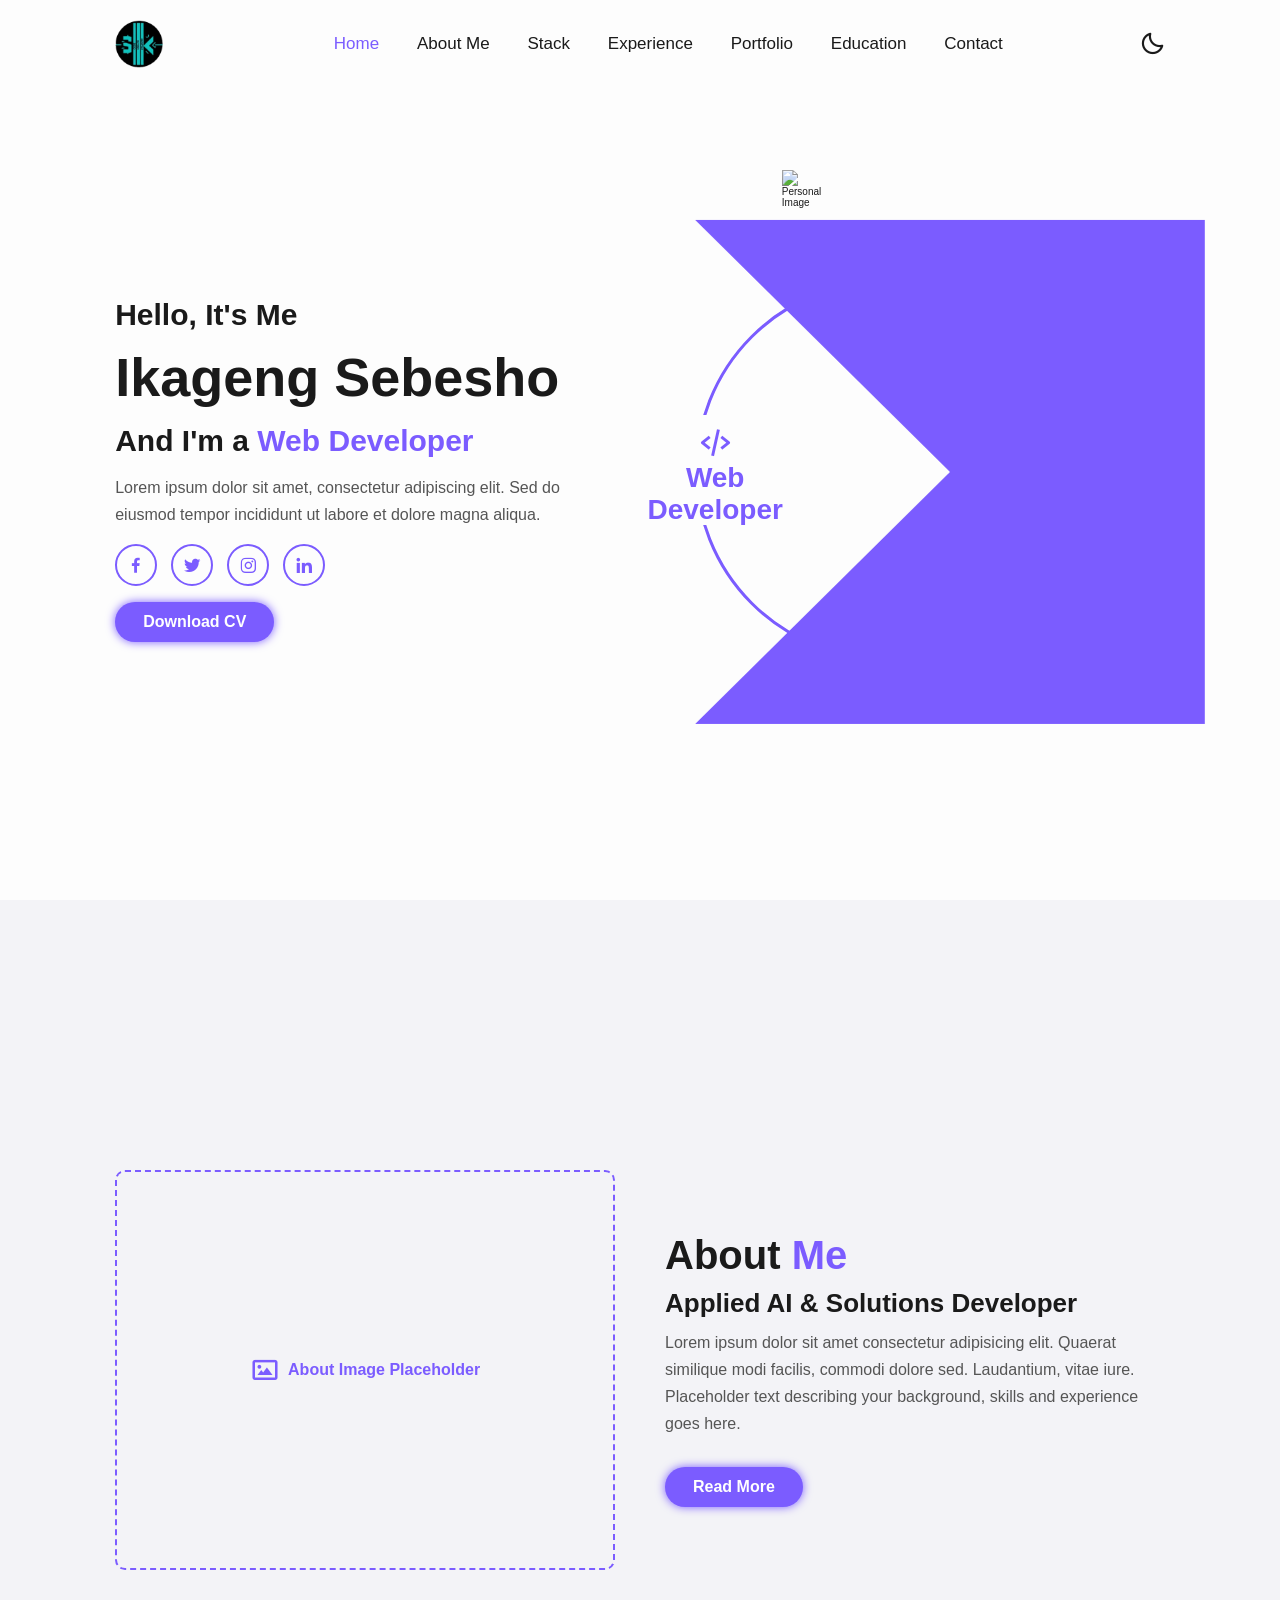
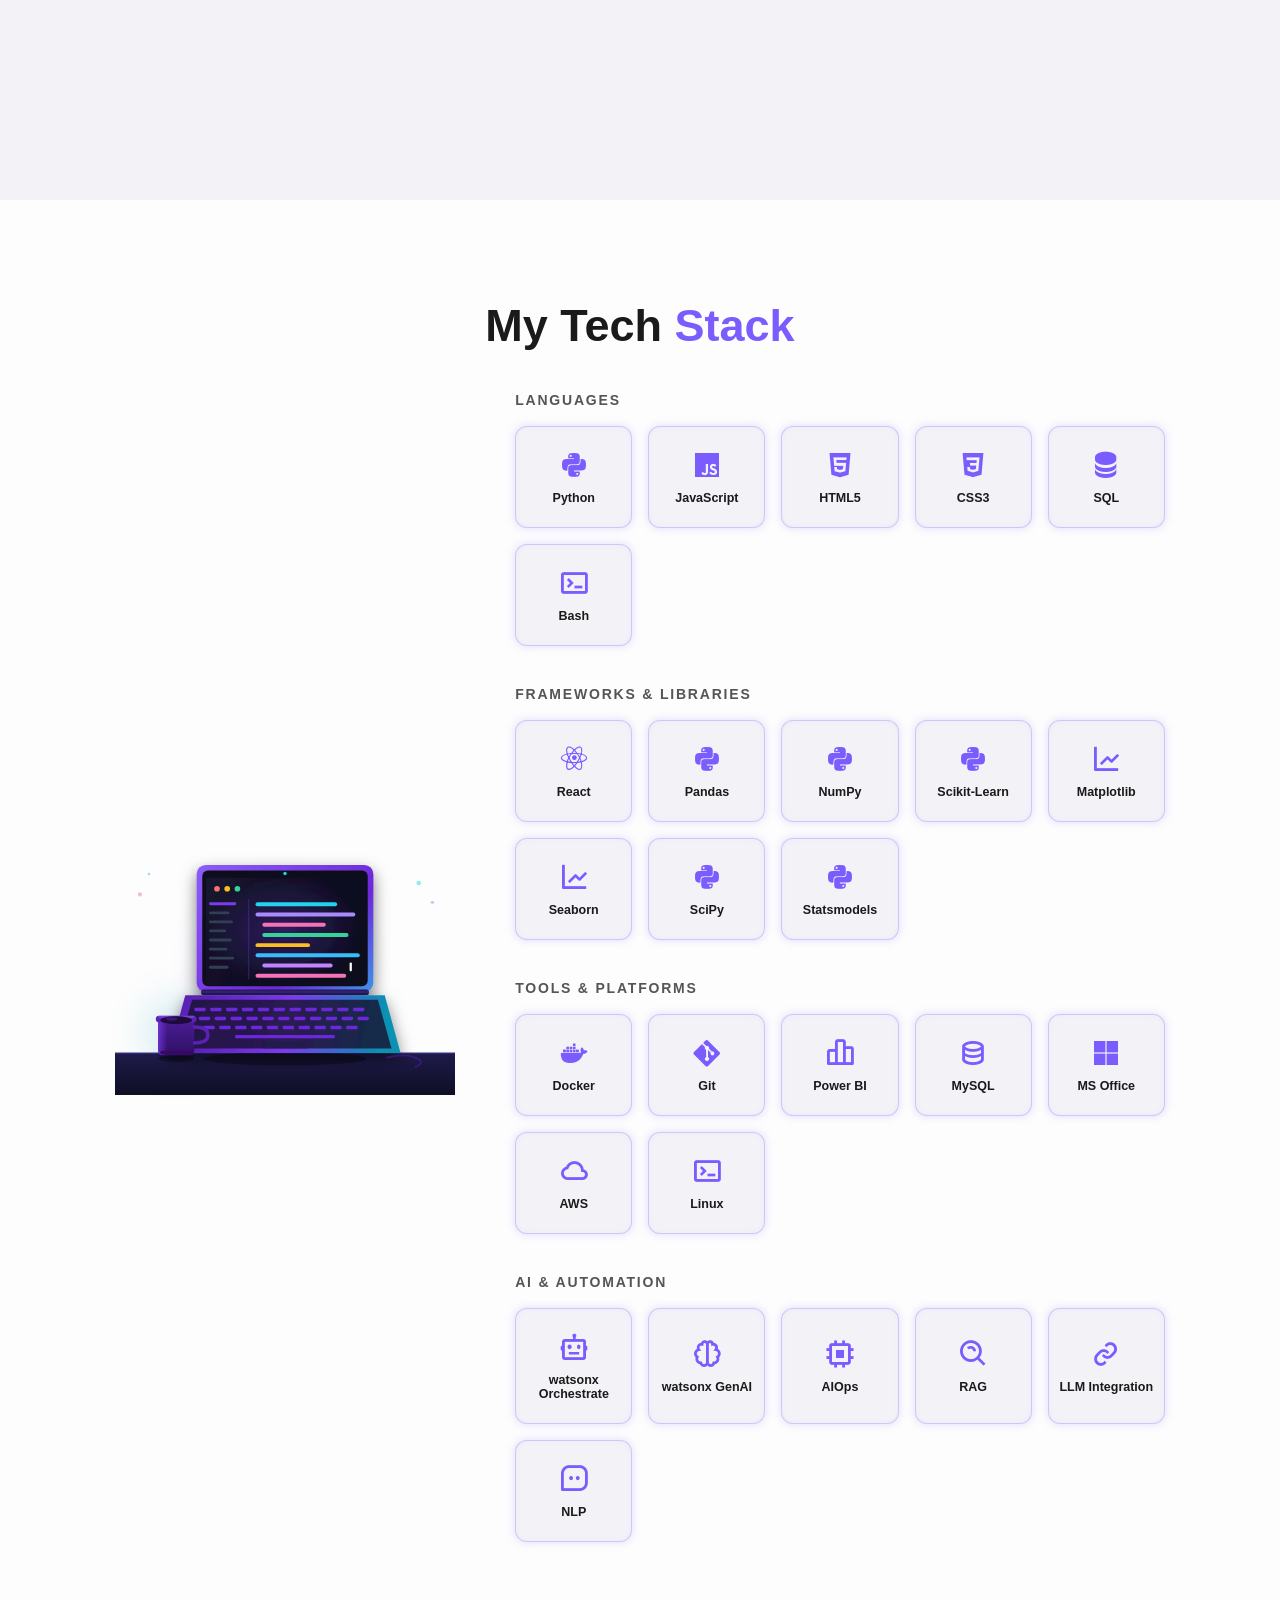
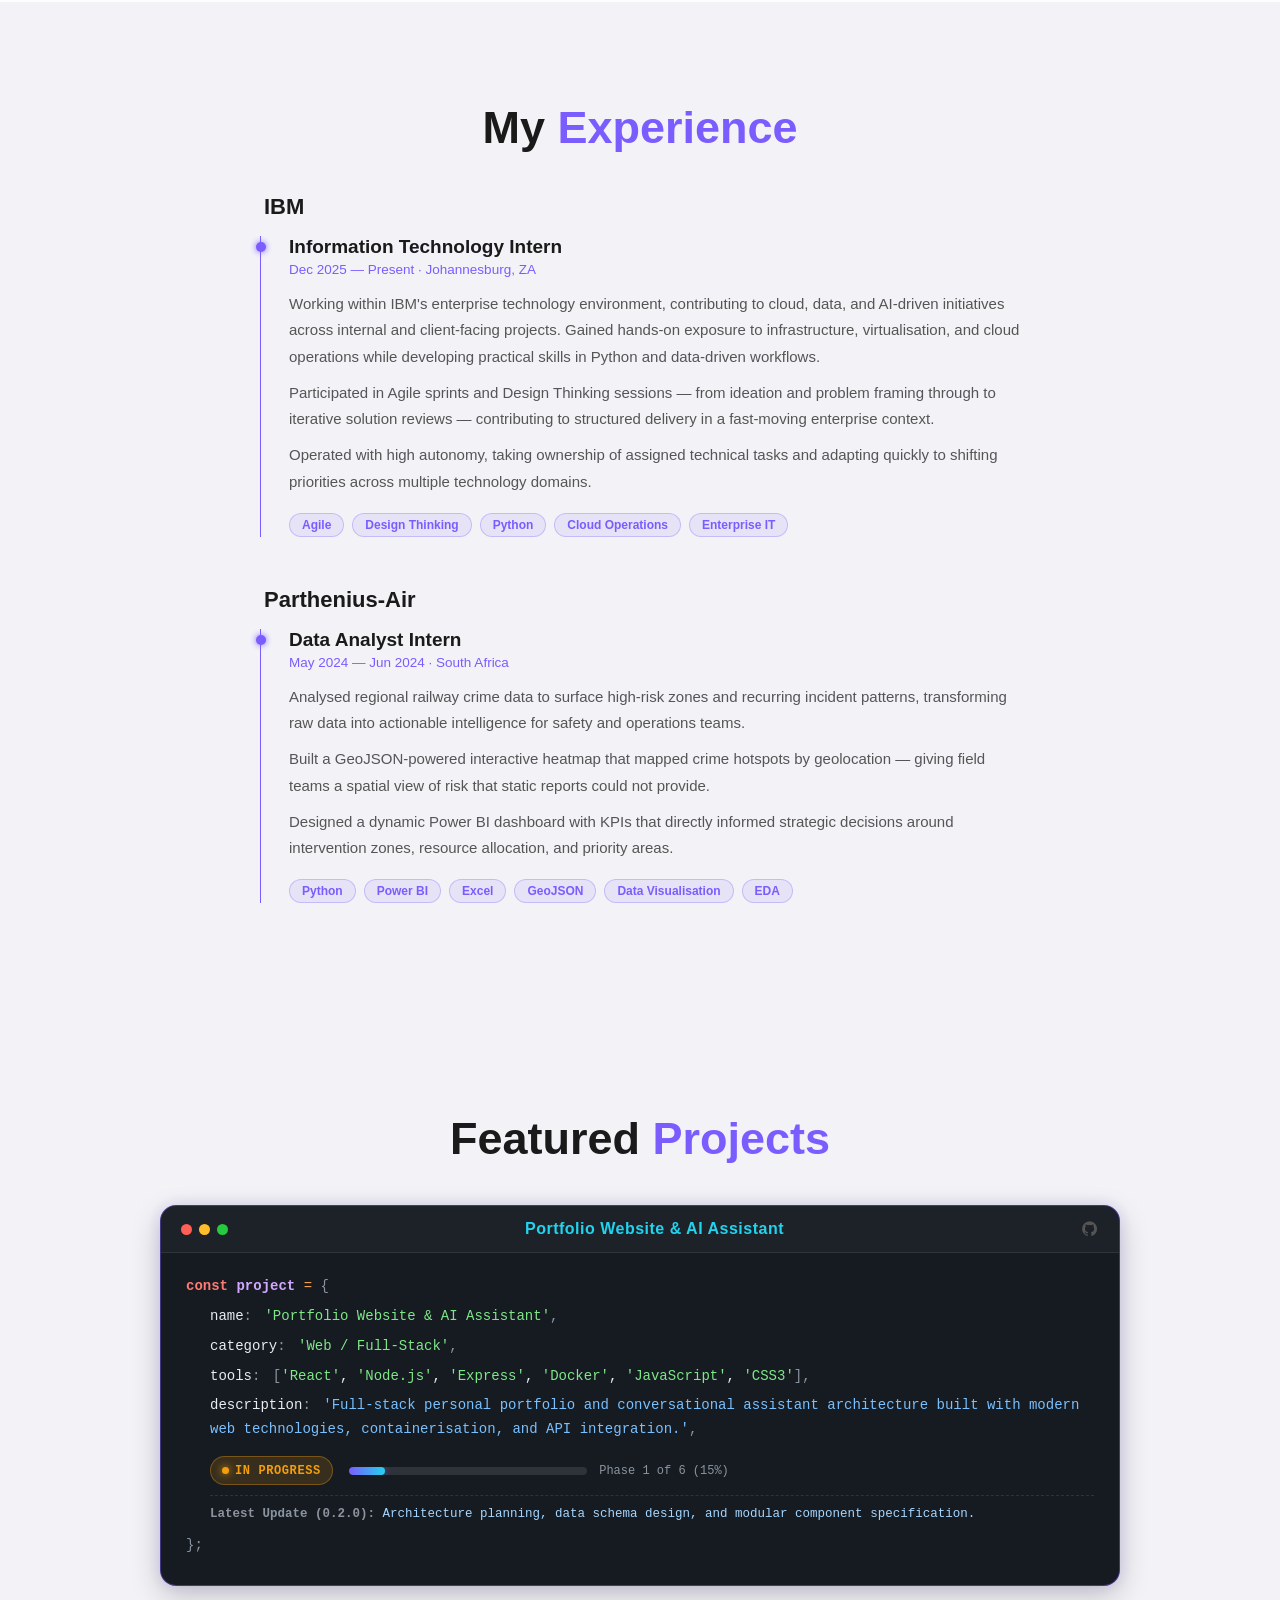
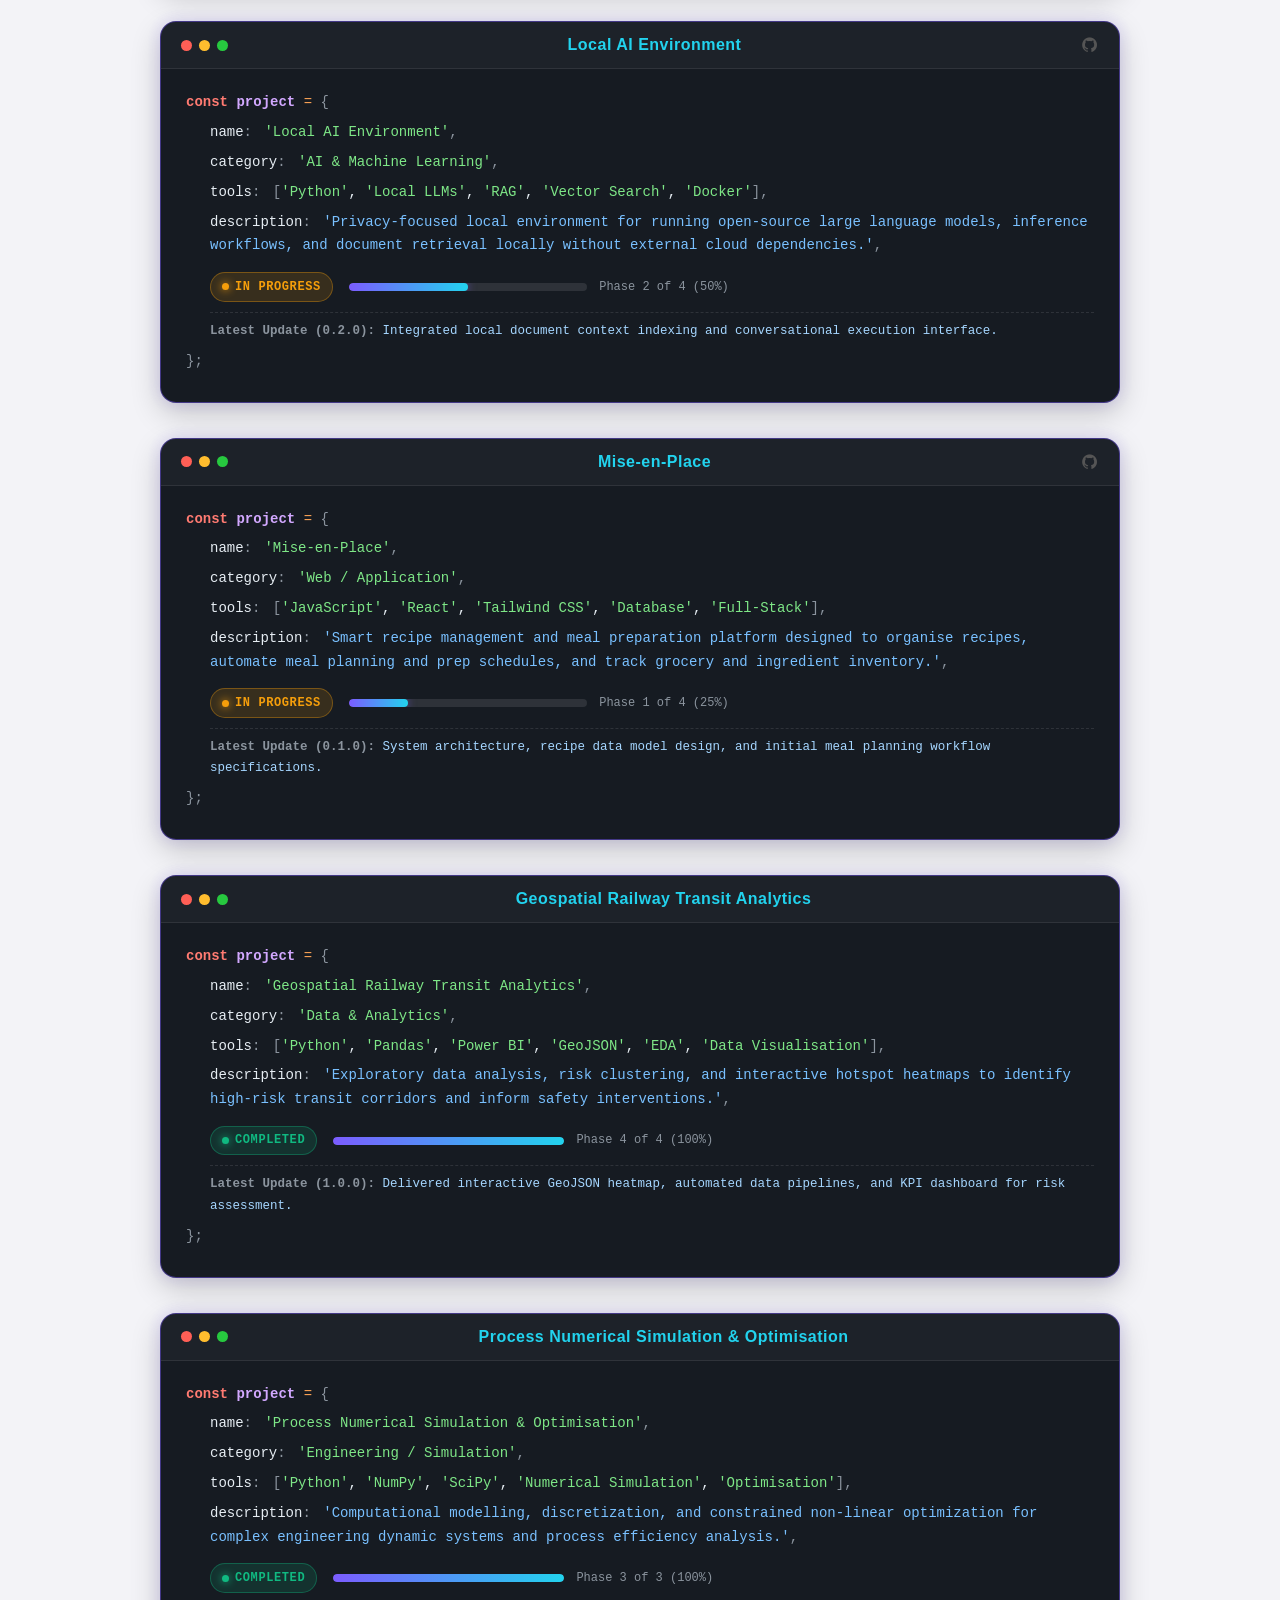
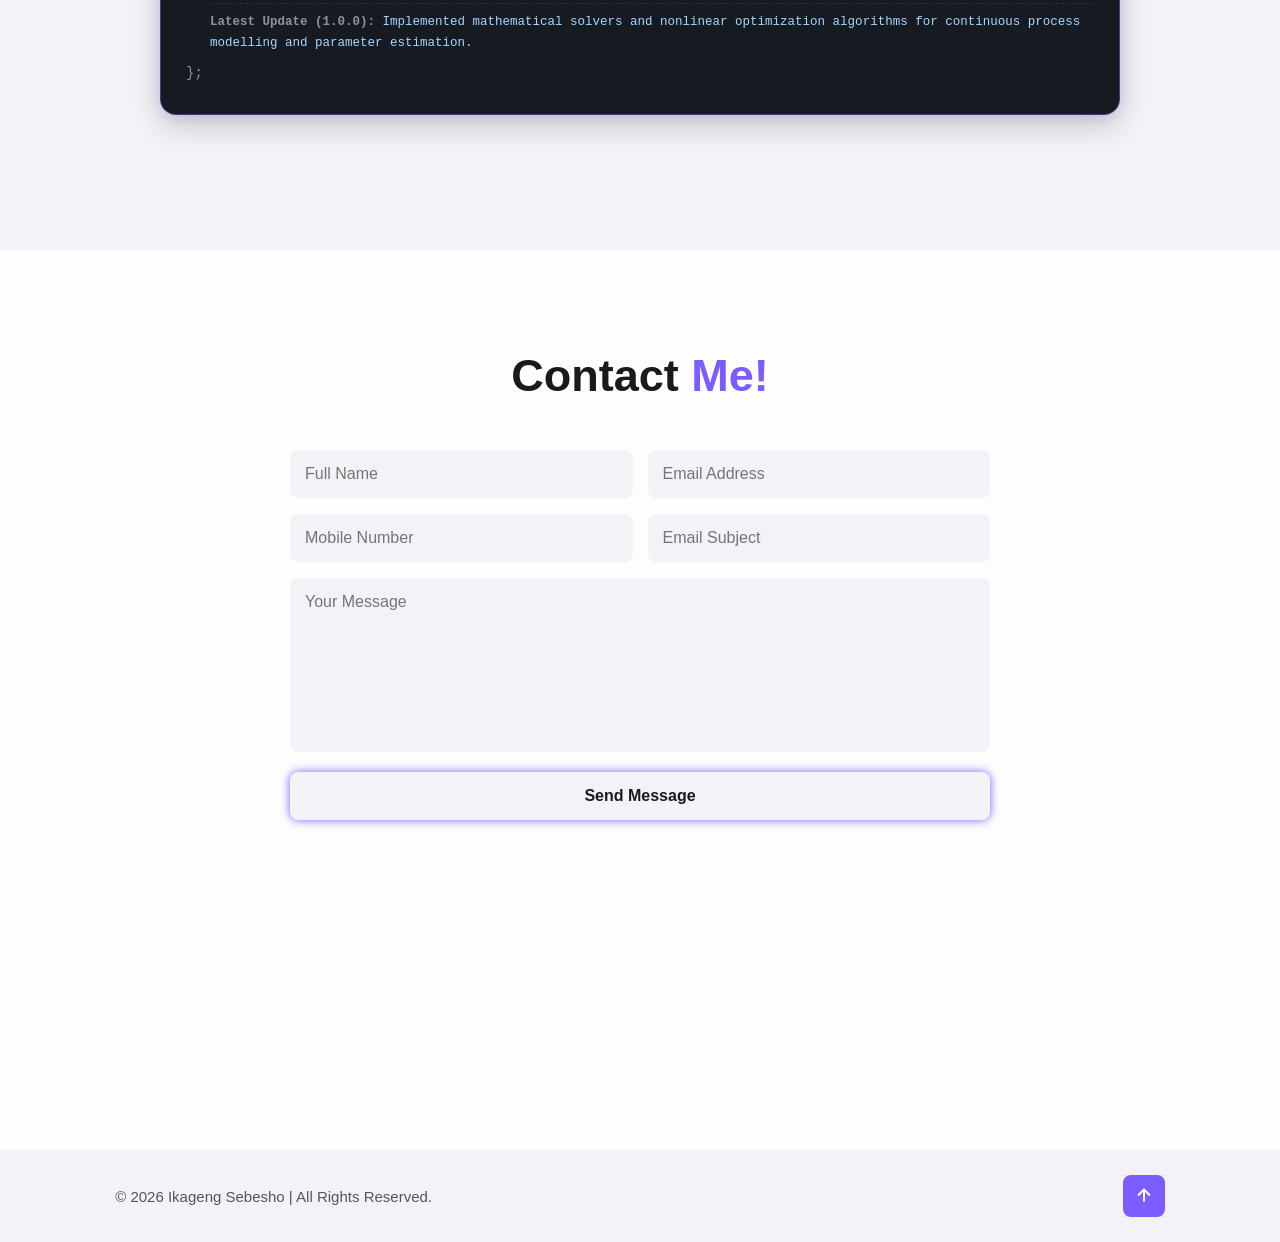
==== index.html @ b2add503 "feat: implement interactive code-editor projects section with sticky stacking and projects data laye" ====
<!DOCTYPE html>
<html lang="en">
<head>
  <meta charset="UTF-8" />
  <meta name="viewport" content="width=device-width, initial-scale=1.0" />
  <title>Portfolio</title>

  <!-- Boxicons -->
  <link href="https://unpkg.com/boxicons@2.1.4/css/boxicons.min.css" rel="stylesheet" />

  <!-- Custom stylesheet -->
  <link rel="stylesheet" href="style.css" />
</head>
<body>

  <!-- ===========================  HEADER  =========================== -->
  <header class="header">
    <a href="#" class="logo">
      <img src="logo.png" alt="Logo" class="logo-img" />
    </a>

    <i class="bx bx-menu" id="menu-icon"></i>

    <nav class="navbar">
      <a href="#home" class="active">Home</a>
      <a href="#about">About Me</a>
      <a href="#stack">Stack</a>
      <a href="#experience">Experience</a>
      <a href="#portfolio">Portfolio</a>
      <a href="#education">Education</a>
      <a href="#contact">Contact</a>
    </nav>

    <div class="bx bx-moon" id="darkMode-icon"></div>
  </header>

  <!-- ===========================  HOME  =========================== -->
  <section class="home" id="home">
    <div class="home-content">
      <h3>Hello, It's Me</h3>
      <h1>Ikageng Sebesho</h1>
      <h3>And I'm a <span class="typing-text">Web Developer</span></h3>
      <p>
        Lorem ipsum dolor sit amet, consectetur adipiscing elit. Sed do eiusmod
        tempor incididunt ut labore et dolore magna aliqua.
      </p>

      <div class="social-media">
        <a href="#"><i class="bx bxl-facebook"></i></a>
        <a href="#"><i class="bx bxl-twitter"></i></a>
        <a href="#"><i class="bx bxl-instagram"></i></a>
        <a href="#"><i class="bx bxl-linkedin"></i></a>
      </div>

      <a href="#" class="btn">Download CV</a>
    </div>

    <!-- ===== RIGHT SIDE: purple diagonal + photo + rotating arc ===== -->
    <div class="home-img">
      <!-- Purple diagonal background -->
      <div class="rhombus"></div>

      <!-- Person photo placeholder (swap for a real <img> later) -->
      <div class="person">
        <!-- <span><i class="bx bx-user"></i><br>Photo Placeholder</span> -->
         <img src="Picture1.png" alt="Personal Image" style="height: 555px; width: 480px;" />
      </div>

      <!-- Rotating profession arc -->
      <div class="profession-container">
        <div class="profession-box">
          <div class="profession" style="--i:0;">
            <i class="bx bx-code-alt"></i><h3>Web Developer</h3>
          </div>
          <div class="profession" style="--i:1;">
            <i class="bx bx-brain"></i><h3>AI Engineer</h3>
          </div>
          <div class="profession" style="--i:2;">
            <i class="bx bx-bot"></i><h3>Applied AI Developer</h3>
          </div>
          <div class="profession" style="--i:3;">
            <i class="bx bx-bulb"></i><h3>Solutions Developer</h3>
          </div>
        </div>
        <span class="arc"></span>
      </div>
    </div>
  </section>

  <!-- ===========================  ABOUT  =========================== -->
  <section class="about" id="about">
    <div class="about-img">
      <div class="img-placeholder"><i class="bx bx-image"></i> About Image Placeholder</div>
    </div>
    <div class="about-content">
      <h2 class="heading" style="margin-bottom:1rem;">About <span>Me</span></h2>
      <h3>Applied AI &amp; Solutions Developer</h3>
      <p>
        Lorem ipsum dolor sit amet consectetur adipisicing elit. Quaerat similique
        modi facilis, commodi dolore sed. Laudantium, vitae iure. Placeholder text
        describing your background, skills and experience goes here.
      </p>
      <a href="#" class="btn">Read More</a>
    </div>
  </section>

  <!-- ===========================  TECH STACK  =========================== -->
  <section id="stack" class="stack">
    <h2 class="heading">My Tech <span>Stack</span></h2>

    <div class="stack-layout">

      <!-- Left column: animation centred on the Frameworks/Tools boundary -->
      <div class="stack-left">
        <div class="dw-wrapper" aria-hidden="true">
        <svg class="dw-svg" xmlns="http://www.w3.org/2000/svg"
             viewBox="0 0 300 225" preserveAspectRatio="xMidYMid meet">
          <defs>
            <!-- laptop frame: purple→violet→cyan -->
            <linearGradient id="dw-frame" x1="70" y1="28" x2="230" y2="185" gradientUnits="userSpaceOnUse">
              <stop offset="0%"   stop-color="#8b5cf6"/>
              <stop offset="55%"  stop-color="#6d28d9"/>
              <stop offset="100%" stop-color="#22d3ee"/>
            </linearGradient>
            <!-- screen background: deep navy -->
            <linearGradient id="dw-screen" x1="80" y1="35" x2="220" y2="155" gradientUnits="userSpaceOnUse">
              <stop offset="0%"   stop-color="#17132f"/>
              <stop offset="100%" stop-color="#080a18"/>
            </linearGradient>
            <!-- base: violet→purple→cyan -->
            <linearGradient id="dw-base" x1="70" y1="170" x2="230" y2="200" gradientUnits="userSpaceOnUse">
              <stop offset="0%"   stop-color="#5b21b6"/>
              <stop offset="50%"  stop-color="#7c3aed"/>
              <stop offset="100%" stop-color="#0891b2"/>
            </linearGradient>
            <!-- cup body: dark violet -->
            <linearGradient id="dw-cup" x1="0%" y1="0%" x2="0%" y2="100%">
              <stop offset="0%"   stop-color="#4c1d95"/>
              <stop offset="100%" stop-color="#2e1065"/>
            </linearGradient>
            <!-- cup highlight -->
            <linearGradient id="dw-cup-hl" x1="0%" y1="0%" x2="100%" y2="0%">
              <stop offset="0%"   stop-color="#7c3aed" stop-opacity="0.7"/>
              <stop offset="100%" stop-color="#7c3aed" stop-opacity="0"/>
            </linearGradient>
            <!-- desk surface -->
            <linearGradient id="dw-desk" x1="0%" y1="0%" x2="0%" y2="100%">
              <stop offset="0%"   stop-color="#1e1b4b"/>
              <stop offset="100%" stop-color="#0f0e24"/>
            </linearGradient>
            <!-- screen glow (radial, centred on screen) -->
            <radialGradient id="dw-sglow" cx="50%" cy="50%" r="50%">
              <stop offset="0%"   stop-color="#7c3aed" stop-opacity="0.28"/>
              <stop offset="100%" stop-color="#7c3aed" stop-opacity="0"/>
            </radialGradient>
            <!-- soft drop shadow filter -->
            <filter id="dw-shadow" x="-20%" y="-20%" width="140%" height="160%">
              <feDropShadow dx="0" dy="6" stdDeviation="7" flood-color="#000" flood-opacity="0.5"/>
            </filter>
            <!-- glow blur for screen -->
            <filter id="dw-glow" x="-30%" y="-30%" width="160%" height="160%">
              <feGaussianBlur stdDeviation="4" result="b"/>
              <feMerge><feMergeNode in="b"/><feMergeNode in="SourceGraphic"/></feMerge>
            </filter>
            <!-- screen clip -->
            <clipPath id="dw-clip">
              <rect x="80" y="33" width="140" height="95" rx="3"/>
            </clipPath>
          </defs>

          <!-- ░░ AMBIENT BACKGROUND GLOWS ░░ -->
          <circle class="dw-bg-glow dw-bg-a" cx="145" cy="110" r="65" fill="#6d28d9"/>
          <circle class="dw-bg-glow dw-bg-b" cx="55"  cy="170" r="30" fill="#0891b2"/>

          <!-- ░░ DESK SURFACE ░░ -->
          <rect x="0" y="188" width="300" height="37" fill="url(#dw-desk)"/>
          <!-- desk top edge highlight -->
          <line x1="0" y1="188" x2="300" y2="188" stroke="#312e81" stroke-width="1"/>
          <!-- laptop shadow on desk -->
          <ellipse class="dw-shadow" cx="150" cy="193" rx="72" ry="6" fill="#000" opacity="0.35"/>
          <!-- cup shadow on desk -->
          <ellipse class="dw-shadow" cx="54"  cy="193" rx="16" ry="3"  fill="#000" opacity="0.3"/>

          <!-- ░░ LAPTOP DEVICE (floats gently) ░░ -->
          <g class="dw-device" filter="url(#dw-shadow)">

            <!-- ── Screen lid ── -->
            <rect x="72" y="22" width="156" height="112" rx="8" fill="url(#dw-frame)"/>
            <!-- inner bezel -->
            <rect x="77" y="27" width="146" height="102" rx="5" fill="#0d0f1e"/>
            <!-- screen surface -->
            <rect x="80" y="33" width="140" height="95"  rx="3" fill="url(#dw-screen)"/>
            <!-- camera dot -->
            <circle cx="150" cy="29.5" r="1.5" fill="#22d3ee"/>
            <!-- subtle screen glow overlay (pulses) -->
            <rect class="dw-screen-pulse" x="80" y="33" width="140" height="95" rx="3" fill="url(#dw-sglow)"/>

            <!-- ── Screen content (clipped) ── -->
            <g clip-path="url(#dw-clip)">
              <!-- shine sweep -->
              <rect class="dw-shine" x="-30" y="28" width="28" height="110" rx="4"
                    fill="#fff" opacity="0.06" transform="rotate(12 -30 28)"/>

              <!-- traffic lights -->
              <circle cx="90"  cy="43" r="2.5" fill="#f87171"/>
              <circle cx="99"  cy="43" r="2.5" fill="#fbbf24"/>
              <circle cx="108" cy="43" r="2.5" fill="#34d399"/>

              <!-- editor gutter line -->
              <line x1="118" y1="52" x2="118" y2="123" stroke="#8b5cf6" stroke-opacity="0.25"/>

              <!-- file sidebar -->
              <rect x="83" y="55" width="24" height="2.5" rx="1.2" fill="#7c3aed"/>
              <rect x="83" y="63" width="18" height="2.5" rx="1.2" fill="#334155"/>
              <rect x="83" y="71" width="21" height="2.5" rx="1.2" fill="#334155"/>
              <rect x="83" y="79" width="15" height="2.5" rx="1.2" fill="#334155"/>
              <rect x="83" y="87" width="20" height="2.5" rx="1.2" fill="#334155"/>
              <rect x="83" y="95" width="16" height="2.5" rx="1.2" fill="#334155"/>
              <rect x="83" y="103" width="22" height="2.5" rx="1.2" fill="#334155"/>
              <rect x="83" y="111" width="17" height="2.5" rx="1.2" fill="#334155"/>

              <!-- code lines (animate with scaleX from left) -->
              <rect class="dw-cl dw-cl-1" x="124" y="55"  width="72"  height="3.5" rx="1.7" fill="#22d3ee"/>
              <rect class="dw-cl dw-cl-2" x="124" y="64"  width="88"  height="3.5" rx="1.7" fill="#a78bfa"/>
              <rect class="dw-cl dw-cl-3" x="130" y="73"  width="56"  height="3.5" rx="1.7" fill="#f472b6"/>
              <rect class="dw-cl dw-cl-4" x="130" y="82"  width="76"  height="3.5" rx="1.7" fill="#34d399"/>
              <rect class="dw-cl dw-cl-5" x="124" y="91"  width="48"  height="3.5" rx="1.7" fill="#fbbf24"/>
              <rect class="dw-cl dw-cl-6" x="124" y="100" width="92"  height="3.5" rx="1.7" fill="#38bdf8"/>
              <rect class="dw-cl dw-cl-7" x="130" y="109" width="62"  height="3.5" rx="1.7" fill="#c084fc"/>
              <rect class="dw-cl dw-cl-8" x="124" y="118" width="80"  height="3.5" rx="1.7" fill="#f472b6"/>

              <!-- cursor -->
              <rect class="dw-cursor" x="207" y="108" width="2" height="8" rx="1" fill="#fff"/>
            </g>

            <!-- ── Hinge ── -->
            <rect x="76" y="132" width="148" height="5" rx="2" fill="#1e1b4b"/>
            <rect x="76" y="133" width="148" height="2" rx="1" fill="#4c1d95" opacity="0.6"/>

            <!-- ── Base ── -->
            <path d="M62 137 H238 L252 188 H48 Z" fill="url(#dw-base)"/>
            <!-- keyboard deck -->
            <path d="M68 141 H232 L244 184 H56 Z" fill="#17132f" opacity="0.8"/>

            <!-- keyboard keys row 1 -->
            <g class="dw-keys" fill="#6d28d9">
              <rect x="70"  y="148" width="10" height="3" rx="1"/>
              <rect x="84"  y="148" width="10" height="3" rx="1"/>
              <rect x="98"  y="148" width="10" height="3" rx="1"/>
              <rect x="112" y="148" width="10" height="3" rx="1"/>
              <rect x="126" y="148" width="10" height="3" rx="1"/>
              <rect x="140" y="148" width="10" height="3" rx="1"/>
              <rect x="154" y="148" width="10" height="3" rx="1"/>
              <rect x="168" y="148" width="10" height="3" rx="1"/>
              <rect x="182" y="148" width="10" height="3" rx="1"/>
              <rect x="196" y="148" width="10" height="3" rx="1"/>
              <rect x="210" y="148" width="10" height="3" rx="1"/>
              <!-- row 2 -->
              <rect x="74"  y="156" width="10" height="3" rx="1"/>
              <rect x="88"  y="156" width="10" height="3" rx="1"/>
              <rect x="102" y="156" width="10" height="3" rx="1"/>
              <rect x="116" y="156" width="10" height="3" rx="1"/>
              <rect x="130" y="156" width="10" height="3" rx="1"/>
              <rect x="144" y="156" width="10" height="3" rx="1"/>
              <rect x="158" y="156" width="10" height="3" rx="1"/>
              <rect x="172" y="156" width="10" height="3" rx="1"/>
              <rect x="186" y="156" width="10" height="3" rx="1"/>
              <rect x="200" y="156" width="10" height="3" rx="1"/>
              <rect x="214" y="156" width="10" height="3" rx="1"/>
              <!-- row 3 -->
              <rect x="78"  y="164" width="10" height="3" rx="1"/>
              <rect x="92"  y="164" width="10" height="3" rx="1"/>
              <rect x="106" y="164" width="10" height="3" rx="1"/>
              <rect x="120" y="164" width="10" height="3" rx="1"/>
              <rect x="134" y="164" width="10" height="3" rx="1"/>
              <rect x="148" y="164" width="10" height="3" rx="1"/>
              <rect x="162" y="164" width="10" height="3" rx="1"/>
              <rect x="176" y="164" width="10" height="3" rx="1"/>
              <rect x="190" y="164" width="10" height="3" rx="1"/>
              <rect x="204" y="164" width="10" height="3" rx="1"/>
              <!-- spacebar -->
              <rect x="106" y="172" width="88"  height="3" rx="1"/>
            </g>
            <!-- trackpad -->
            <rect x="129" y="178" width="42" height="6" rx="3" fill="#1e1b4b" opacity="0.7"/>
          </g>

          <!-- ░░ COFFEE CUP (left of laptop) ░░ -->
          <g class="dw-cup-group">
            <!-- grounding shadow -->
            <ellipse cx="54" cy="191" rx="15" ry="3" fill="#000" opacity="0.25"/>
            <!-- cup body -->
            <rect x="38" y="158" width="32" height="32" rx="4" fill="url(#dw-cup)"/>
            <!-- cup body highlight strip -->
            <rect x="38" y="158" width="8"  height="32" rx="4" fill="url(#dw-cup-hl)"/>
            <!-- cup rim -->
            <rect x="36" y="155" width="36" height="6"  rx="3" fill="#5b21b6"/>
            <!-- rim highlight -->
            <rect x="38" y="155" width="32" height="2"  rx="1" fill="#8b5cf6" opacity="0.5"/>
            <!-- cup base strip -->
            <rect x="40" y="186" width="28" height="3"  rx="1.5" fill="#3b0764"/>
            <!-- handle -->
            <path d="M70 165 Q82 165 82 172 Q82 179 70 179" fill="none" stroke="#5b21b6" stroke-width="3" stroke-linecap="round"/>
            <!-- inner coffee surface -->
            <ellipse cx="54" cy="159" rx="14" ry="3.5" fill="#1e0a3c"/>
            <!-- inner surface sheen -->
            <ellipse cx="50" cy="158" rx="5"  ry="1.5" fill="#7c3aed" opacity="0.3"/>

            <!-- ── STEAM trails (three, each independent loop) ── -->
            <!-- trail A -->
            <path class="dw-steam dw-steam-a"
                  d="M46 153 C44 147 48 141 46 135 C44 129 48 123 46 117"
                  fill="none" stroke="#a78bfa" stroke-width="2"
                  stroke-linecap="round" opacity="0"/>
            <!-- trail B -->
            <path class="dw-steam dw-steam-b"
                  d="M54 152 C52 146 56 140 54 134 C52 128 56 122 54 116"
                  fill="none" stroke="#c4b5fd" stroke-width="1.5"
                  stroke-linecap="round" opacity="0"/>
            <!-- trail C -->
            <path class="dw-steam dw-steam-c"
                  d="M62 153 C64 147 60 141 62 135 C64 129 60 123 62 117"
                  fill="none" stroke="#a78bfa" stroke-width="1.8"
                  stroke-linecap="round" opacity="0"/>
          </g>

          <!-- ░░ SMALL DESK DETAILS ░░ -->
          <!-- cable loop on desk -->
          <path d="M240 192 Q255 188 265 192 Q275 196 265 200" fill="none"
                stroke="#4c1d95" stroke-width="1.5" stroke-linecap="round" opacity="0.6"/>
          <!-- tiny dot accent top-right -->
          <circle class="dw-dot dw-dot-a" cx="268" cy="38" r="2" fill="#22d3ee" opacity="0.5"/>
          <circle class="dw-dot dw-dot-b" cx="280" cy="55" r="1.5" fill="#a78bfa" opacity="0.5"/>
          <circle class="dw-dot dw-dot-c" cx="22"  cy="48" r="1.8" fill="#f472b6" opacity="0.5"/>
          <circle class="dw-dot dw-dot-d" cx="30"  cy="30" r="1.2" fill="#38bdf8" opacity="0.5"/>

        </svg>
        </div>
      </div>

      <!-- Right column: all four card groups -->
      <div class="stack-right">

        <div class="stack-group">
          <h3 class="stack-group-label">Languages</h3>
          <div class="stack-grid">
            <div class="stack-card"><i class="bx bxl-python"></i><span>Python</span></div>
            <div class="stack-card"><i class="bx bxl-javascript"></i><span>JavaScript</span></div>
            <div class="stack-card"><i class="bx bxl-html5"></i><span>HTML5</span></div>
            <div class="stack-card"><i class="bx bxl-css3"></i><span>CSS3</span></div>
            <div class="stack-card"><i class="bx bxs-data"></i><span>SQL</span></div>
            <div class="stack-card"><i class="bx bx-terminal"></i><span>Bash</span></div>
          </div>
        </div>

        <div class="stack-group">
          <h3 class="stack-group-label">Frameworks &amp; Libraries</h3>
          <div class="stack-grid">
            <div class="stack-card"><i class="bx bxl-react"></i><span>React</span></div>
            <div class="stack-card"><i class="bx bxl-python"></i><span>Pandas</span></div>
            <div class="stack-card"><i class="bx bxl-python"></i><span>NumPy</span></div>
            <div class="stack-card"><i class="bx bxl-python"></i><span>Scikit-Learn</span></div>
            <div class="stack-card"><i class="bx bx-line-chart"></i><span>Matplotlib</span></div>
            <div class="stack-card"><i class="bx bx-line-chart"></i><span>Seaborn</span></div>
            <div class="stack-card"><i class="bx bxl-python"></i><span>SciPy</span></div>
            <div class="stack-card"><i class="bx bxl-python"></i><span>Statsmodels</span></div>
          </div>
        </div>

        <div class="stack-group">
          <h3 class="stack-group-label">Tools &amp; Platforms</h3>
          <div class="stack-grid">
            <div class="stack-card"><i class="bx bxl-docker"></i><span>Docker</span></div>
            <div class="stack-card"><i class="bx bxl-git"></i><span>Git</span></div>
            <div class="stack-card"><i class="bx bx-bar-chart-alt-2"></i><span>Power BI</span></div>
            <div class="stack-card"><i class="bx bx-data"></i><span>MySQL</span></div>
            <div class="stack-card"><i class="bx bxl-microsoft"></i><span>MS Office</span></div>
            <div class="stack-card"><i class="bx bx-cloud"></i><span>AWS</span></div>
            <div class="stack-card"><i class="bx bx-terminal"></i><span>Linux</span></div>
          </div>
        </div>

        <div class="stack-group">
          <h3 class="stack-group-label">AI &amp; Automation</h3>
          <div class="stack-grid">
            <div class="stack-card"><i class="bx bx-bot"></i><span>watsonx Orchestrate</span></div>
            <div class="stack-card"><i class="bx bx-brain"></i><span>watsonx GenAI</span></div>
            <div class="stack-card"><i class="bx bx-chip"></i><span>AIOps</span></div>
            <div class="stack-card"><i class="bx bx-search-alt"></i><span>RAG</span></div>
            <div class="stack-card"><i class="bx bx-link"></i><span>LLM Integration</span></div>
            <div class="stack-card"><i class="bx bx-message-square-dots"></i><span>NLP</span></div>
          </div>
        </div>

      </div>
    </div>
  </section>

  <!-- ===========================  EXPERIENCE  =========================== -->
  <section id="experience">
    <h2 class="heading">My <span>Experience</span></h2>

    <div class="exp-timeline">

      <!-- ── IBM ── -->
      <div class="exp-company-group">
        <h3 class="exp-company-name">IBM</h3>

        <div class="exp-entry">
          <div class="exp-dot"></div>
          <div class="exp-content">
            <h4 class="exp-role">Information Technology Intern</h4>
            <span class="exp-date">Dec 2025 — Present · Johannesburg, ZA</span>
            <p>Working within IBM's enterprise technology environment, contributing to cloud, data, and AI-driven initiatives across internal and client-facing projects. Gained hands-on exposure to infrastructure, virtualisation, and cloud operations while developing practical skills in Python and data-driven workflows.</p>
            <p>Participated in Agile sprints and Design Thinking sessions — from ideation and problem framing through to iterative solution reviews — contributing to structured delivery in a fast-moving enterprise context.</p>
            <p>Operated with high autonomy, taking ownership of assigned technical tasks and adapting quickly to shifting priorities across multiple technology domains.</p>
            <div class="exp-pills">
              <span>Agile</span>
              <span>Design Thinking</span>
              <span>Python</span>
              <span>Cloud Operations</span>
              <span>Enterprise IT</span>
            </div>
          </div>
        </div>
      </div>

      <!-- ── Parthenius-Air ── -->
      <div class="exp-company-group">
        <h3 class="exp-company-name">Parthenius-Air</h3>

        <div class="exp-entry">
          <div class="exp-dot"></div>
          <div class="exp-content">
            <h4 class="exp-role">Data Analyst Intern</h4>
            <span class="exp-date">May 2024 — Jun 2024 · South Africa</span>
            <p>Analysed regional railway crime data to surface high-risk zones and recurring incident patterns, transforming raw data into actionable intelligence for safety and operations teams.</p>
            <p>Built a GeoJSON-powered interactive heatmap that mapped crime hotspots by geolocation — giving field teams a spatial view of risk that static reports could not provide.</p>
            <p>Designed a dynamic Power BI dashboard with KPIs that directly informed strategic decisions around intervention zones, resource allocation, and priority areas.</p>
            <div class="exp-pills">
              <span>Python</span>
              <span>Power BI</span>
              <span>Excel</span>
              <span>GeoJSON</span>
              <span>Data Visualisation</span>
              <span>EDA</span>
            </div>
          </div>
        </div>
      </div>

    </div>
  </section>

  <!-- ===========================  PORTFOLIO  =========================== -->
  <section class="portfolio" id="portfolio">
    <h2 class="heading">Featured <span>Projects</span></h2>
    <div class="portfolio-stack-container" id="projects-container">
      <!-- Dynamically populated from projects.json or rendered interactive code cards -->
    </div>
  </section>

  <!-- ===========================  CONTACT  =========================== -->
  <section class="contact" id="contact">
    <h2 class="heading">Contact <span>Me!</span></h2>
    <form action="#">
      <div class="input-box">
        <input type="text" placeholder="Full Name" />
        <input type="email" placeholder="Email Address" />
      </div>
      <div class="input-box">
        <input type="tel" placeholder="Mobile Number" />
        <input type="text" placeholder="Email Subject" />
      </div>
      <textarea cols="30" rows="8" placeholder="Your Message"></textarea>
      <input type="submit" value="Send Message" class="btn" />
    </form>
  </section>

  <!-- ===========================  FOOTER  =========================== -->
  <footer class="footer">
    <p>&copy; 2026 Ikageng Sebesho | All Rights Reserved.</p>
    <div class="top">
      <a href="#home"><i class="bx bx-up-arrow-alt"></i></a>
    </div>
  </footer>

  <!-- Custom script -->
  <script src="script.js"></script>
</body>
</html>
---- style.css ----
/* =========================================================
   BASE / RESET / THEME VARIABLES
========================================================= */
* {
  margin: 0;
  padding: 0;
  box-sizing: border-box;
  font-family: "Poppins", sans-serif;
  text-decoration: none;
  list-style: none;
  border: none;
  outline: none;
  scroll-behavior: smooth;
}

:root {
  --bg-color: #fdfdfd;
  --second-bg-color: #f3f3f7;
  --text-color: #1a1a1a;
  --muted-color: #555;
  --main-color: #7b5cff;
  --shadow: 0 .4rem 1.2rem rgba(0,0,0,.12);

  /* constant gap between the two home sides */
  --home-gap: 4rem;
}

/* Dark mode overrides */
.dark-mode {
  --bg-color: #12141d;
  --second-bg-color: #1c1f2b;
  --text-color: #f5f5f5;
  --muted-color: #b8b8c0;
  --shadow: 0 .4rem 1.2rem rgba(0,0,0,.45);
}

html { font-size: 62.5%; overflow-x: hidden; }  /* 1rem = 10px */

body {
  background: var(--bg-color);
  color: var(--text-color);
  transition: background .3s, color .3s;
}

section { min-height: 100vh; padding: 10rem 9% 6rem; }

.heading { text-align: center; font-size: 4.5rem; margin-bottom: 4rem; }
.heading span { color: var(--main-color); }

.btn {
  display: inline-block;
  padding: 1.1rem 2.8rem;
  background: var(--main-color);
  border-radius: 4rem;
  font-size: 1.6rem;
  font-weight: 600;
  color: #fff;
  box-shadow: 0 0 1rem var(--main-color);
  transition: .3s ease;
}

.home-content .btn {
  justify-self: start;   /* don't stretch — hug the content */
  width: max-content;    /* size to the text + padding only */
}

.btn:hover { transform: translateY(-3px); box-shadow: 0 0 1.8rem var(--main-color); }

/* =========================================================
   HEADER / NAVBAR   (restored: solid bg + shadow, fixed)
========================================================= */
.header {
  position: fixed;
  top: 0; left: 0;
  width: 100%;
  padding: 2rem 9%;
  background: var(--bg-color);
  display: flex;
  align-items: center;
  justify-content: space-between;
  z-index: 100;
  box-shadow: none;                 /* CHANGED: no shadow at the top */
  transition: box-shadow .3s, background .3s, padding .3s;
}

/* Added: applied by JS once the user scrolls */
.header.sticky {
  box-shadow: var(--shadow);
  padding-top: 1.5rem;
  padding-bottom: 1.5rem;
}

.logo { display: inline-flex; align-items: center; }
.logo-img { height: 4.8rem; width: auto; display: block; }
.navbar a {
  font-size: 1.7rem;
  color: var(--text-color);
  margin-left: 3.5rem;
  transition: .3s;
}
.navbar a.active,
.navbar a:hover { color: var(--main-color); }

#darkMode-icon { font-size: 2.6rem; color: var(--text-color); cursor: pointer; }
#menu-icon { font-size: 3.6rem; color: var(--text-color); display: none; }

/* =========================================================
   HOME  (two sides, constant gap, right side wraps below)
========================================================= */
.home {
  display: flex;
  flex-wrap: wrap;
  align-items: center;
  justify-content: center;
  gap: var(--home-gap);
}
.home-content, .home-img {
  flex: 1 1 34rem;      /* grow | shrink | ideal basis */
  min-width: 30rem;     /* forces the wrap when space runs out */
}

.home-content {
  max-width: 50rem;
  display: grid;
  gap: 1.6rem;
}
.home-content h3 { font-size: 3rem; font-weight: 700; }
.home-content h1 { font-size: 5.4rem; font-weight: 700; line-height: 1.1; }
.home-content h3 span { color: var(--main-color); }
.home-content p { font-size: 1.6rem; color: var(--muted-color); line-height: 1.7; }

.social-media {
  display: grid;
  grid-template-columns: repeat(4, max-content);
  gap: 1.4rem;
}
.social-media a {
  display: inline-flex;
  align-items: center;
  justify-content: center;
  width: 4.2rem;
  height: 4.2rem;
  border: .2rem solid var(--main-color);
  border-radius: 50%;
  font-size: 2rem;
  color: var(--main-color);
  transition: .3s ease;
}
.social-media a:hover {
  background: var(--main-color);
  color: #fff;
  box-shadow: 0 0 1rem var(--main-color);
}

/* =========================================================
   RIGHT SIDE  (layered square)
   z1 = arc  |  z2 = square (left triangle transparent)  |  z3 = photo
========================================================= */
.home-img {
  position: relative;
  right: -4rem;  /* shift the whole square to the right, so the left triangle is off-screen */
  height: 48rem;
  max-width: 52rem;
}

/* ---- Layer 2: the square, 3 purple triangles + transparent left triangle ----
   The polygon traces the whole square but notches out the LEFT triangle
   (top-left corner -> centre -> bottom-left corner), leaving it see-through. */
.home-img .rhombus {
  position: absolute;
  inset: 0;
  height: 105%;
  background: var(--main-color);
  clip-path: polygon(0 0, 100% 0, 100% 100%, 0 100%, 50% 50%, 0 0);
  transform: translateY(-2%);
  z-index: 2;
}

/* ---- Layer 1: rotating profession arc (sits behind the square) ---- */
.profession-container {
  position: absolute;
  top: 50%;
  left: 0;
  transform: translateY(-50%);
  width: 38rem;
  height: 38rem;
  z-index: 1;
}
.profession-box {
  position: absolute;
  inset: 0;
  animation: professionRotate 13s ease-out infinite;
  z-index: 2;
}
@keyframes professionRotate {
  0%,   20%  { transform: rotate(0deg);    }
  25%,  45%  { transform: rotate(-90deg);  }
  50%,  70%  { transform: rotate(-180deg); }
  75%,  95%  { transform: rotate(-270deg); }
  100%       { transform: rotate(-360deg); }
}

.profession {
  position: absolute;
  left: -6rem;
  top: 50%;
  padding-bottom: 5rem;
  padding-top: 6rem;

  /* identical box for every profession (keeps the orbit consistent) */
  width: 16rem;
  height: 9rem;
  display: flex;
  flex-direction: column;
  align-items: center;
  justify-content: center;
  text-align: center;

  gap: .2rem;
  color: var(--main-color);
  white-space: normal;

  /* ❌ REMOVE these two lines to match the picture: */
  background: var(--bg-color);
  z-index: 2;  /* sits above the arc*/
  /* border: .2rem solid var(--main-color); */

  transform: translateY(-50%) rotate(calc(90deg * var(--i)));
  transform-origin: 25rem center;   /* 19rem radius + 6rem shift */
}

.profession i { font-size: 3.5rem; }
.profession h3 { font-size: 2.8rem; font-weight: 700; }

/* Static semicircle line (left half of the disc) */
.arc {
  position: absolute;
  top: 50%;
  left: 0;
  transform: translateY(-50%);
  width: 38rem;
  height: 38rem;
  border: .3rem solid var(--main-color);
  border-radius: 50%;
  clip-path: inset(0 50% 0 0);      /* show left half only */
  z-index: 1;   /* below the professions */
}

/* ---- Layer 3: photo placeholder, on top of everything ---- */
.home-img .person {
  position: absolute;
  /* display: flex; */
  /* align-items: center;
  justify-content: center; */
  top: -12.5%;
  left: 17%;
  width: 0px;
  height: 0px;
  min-height: 0rem;                    /* override generic placeholder */
  z-index: 3;
  border-radius: 1.2rem 1.2rem 0 0;
}
.home-img .person span { line-height: 1.5; }
.home-img .person i { font-size: 4rem; margin: 0; }

/* =========================================================
   IMAGE PLACEHOLDER (generic, used in About / Portfolio / photo)
========================================================= */
.img-placeholder {
  display: flex;
  align-items: center;
  justify-content: center;
  /* background:
    repeating-linear-gradient(45deg,
      var(--second-bg-color) 0 20px,
      rgba(123,92,255,.10) 20px 40px); */
  border: .2rem dashed var(--main-color);
  border-radius: 1rem;
  color: var(--main-color);
  font-size: 1.6rem;
  font-weight: 600;
  text-align: center;
  min-height: 25rem;
}
.img-placeholder i { font-size: 3rem; margin-right: .8rem; }

/* =========================================================
   ABOUT
========================================================= */
.about {
  display: flex;
  flex-wrap: wrap;
  align-items: center;
  justify-content: center;
  gap: 5rem;
  background: var(--second-bg-color);
}
.about-img, .about-content { flex: 1 1 34rem; min-width: 30rem; }
.about-img .img-placeholder { min-height: 40rem; }
.about-content h2 { font-size: 4rem; text-align: left; }
.about-content h3 { font-size: 2.6rem; margin: 1rem 0; }
.about-content p { font-size: 1.6rem; color: var(--muted-color); margin: 1rem 0 3rem; line-height: 1.7; }

/* =========================================================
   SERVICES
========================================================= */
.services { background: var(--bg-color); }
.services-container {
  display: grid;
  grid-template-columns: repeat(auto-fit, minmax(28rem, 1fr));
  gap: 2.5rem;
}
.service-box {
  background: var(--second-bg-color);
  border-radius: 2rem;
  padding: 3rem 2.5rem;
  box-shadow: var(--shadow);
  border-bottom: .4rem solid var(--main-color);
  transition: .3s ease;
}
.service-box:hover { transform: translateY(-.8rem); }
.service-box i { font-size: 5rem; color: var(--main-color); }
.service-box h3 { font-size: 2.4rem; margin: 1rem 0; }
.service-box p { font-size: 1.5rem; color: var(--muted-color); margin-bottom: 2rem; line-height: 1.6; }


/* =========================================================
   TECH STACK
========================================================= */

.stack { background: var(--bg-color); }

/* Two-column: animation left, all card groups right */
.stack-layout {
  display: flex;
  align-items: flex-start;
  gap: 6rem;
  max-width: 120rem;
  margin: 0 auto;
}

/* Left column — fixed width, uses flex to centre the SVG vertically */
.stack-left {
  flex: 0 0 34rem;
  display: flex;
  align-items: center;        /* centres SVG inside the column height */
  justify-content: center;
  align-self: stretch;        /* stretches to match the full right-column height */
}

.dw-wrapper {
  width: 100%;
  max-width: 34rem;
}

/* Right column — all four groups stack here */
.stack-right {
  flex: 1 1 0;
  min-width: 0;
  display: flex;
  flex-direction: column;
  gap: 4rem;
}

/* On narrow viewports stack animation above the cards */
@media (max-width: 900px) {
  .stack-layout  { flex-direction: column; align-items: stretch; }
  .stack-left    { align-self: auto; justify-content: center; }
  .dw-wrapper    { max-width: 32rem; margin-inline: auto; }
}
.dw-svg {
  display: block;
  width: 100%;
  height: auto;
  overflow: visible;
}

/* ── Ambient background glows ── */
.dw-bg-glow {
  transform-box: fill-box;
  transform-origin: center;
  filter: blur(18px);
}
.dw-bg-a { opacity: 0.13; animation: dw-glow-a 5s ease-in-out infinite; }
.dw-bg-b { opacity: 0.16; animation: dw-glow-b 6s ease-in-out 1.2s infinite; }

/* ── Device float (whole laptop) ── */
.dw-device {
  transform-box: fill-box;
  transform-origin: center bottom;
  animation: dw-float 5s ease-in-out infinite;
}

/* ── Desk shadows pulse with the float ── */
.dw-shadow {
  transform-box: fill-box;
  transform-origin: center;
  animation: dw-shadow-pulse 5s ease-in-out infinite;
}

/* ── Screen glow overlay pulses ── */
.dw-screen-pulse {
  animation: dw-screen-glow 4s ease-in-out infinite;
}

/* ── Shine sweep across screen ── */
.dw-shine {
  transform-box: fill-box;
  animation: dw-shine 7s ease-in-out infinite;
}

/* ── Keyboard keys ambient glow ── */
.dw-keys {
  animation: dw-keys-glow 3s ease-in-out infinite alternate;
}

/* ── Code lines: scaleX in from left, hold, fade back ── */
.dw-cl {
  transform-box: fill-box;
  transform-origin: left center;
  animation: dw-code-write 5s ease-in-out infinite;
}
.dw-cl-1 { animation-delay: 0s;    fill: #22d3ee; }
.dw-cl-2 { animation-delay: 0.25s; fill: #a78bfa; }
.dw-cl-3 { animation-delay: 0.5s;  fill: #f472b6; }
.dw-cl-4 { animation-delay: 0.75s; fill: #34d399; }
.dw-cl-5 { animation-delay: 1s;    fill: #fbbf24; }
.dw-cl-6 { animation-delay: 1.25s; fill: #38bdf8; }
.dw-cl-7 { animation-delay: 1.5s;  fill: #c084fc; }
.dw-cl-8 { animation-delay: 1.75s; fill: #f472b6; }

/* ── Cursor blink ── */
.dw-cursor { animation: dw-blink 0.85s steps(1) infinite; }

/* ── Cup gentle sway ── */
.dw-cup-group {
  transform-box: fill-box;
  transform-origin: center bottom;
  animation: dw-cup-sway 7s ease-in-out infinite;
}

/* ── Steam trails (rise, widen, fade — each offset) ── */
.dw-steam {
  transform-box: fill-box;
  transform-origin: bottom center;
  stroke-dasharray: 42;
  stroke-dashoffset: 42;
}
.dw-steam-a { animation: dw-steam-rise 3s ease-in-out infinite; }
.dw-steam-b { animation: dw-steam-rise 3s ease-in-out 1s infinite; }
.dw-steam-c { animation: dw-steam-rise 3s ease-in-out 2s infinite; }

/* ── Decorative dot particles ── */
.dw-dot {
  transform-box: fill-box;
  transform-origin: center;
}
.dw-dot-a { animation: dw-dot-drift 4s ease-in-out infinite; }
.dw-dot-b { animation: dw-dot-drift 5s ease-in-out 0.8s infinite; }
.dw-dot-c { animation: dw-dot-drift 4.5s ease-in-out 1.6s infinite; }
.dw-dot-d { animation: dw-dot-drift 3.8s ease-in-out 0.4s infinite; }

/* ═══════════════════════════════════
   KEYFRAMES
═══════════════════════════════════ */

@keyframes dw-glow-a {
  0%, 100% { transform: scale(1);    opacity: 0.13; }
  50%       { transform: scale(1.15); opacity: 0.22; }
}
@keyframes dw-glow-b {
  0%, 100% { transform: scale(0.9);  opacity: 0.14; }
  50%       { transform: scale(1.2);  opacity: 0.24; }
}

@keyframes dw-float {
  0%, 100% { transform: translateY(0px)   rotate(0deg); }
  50%       { transform: translateY(-7px)  rotate(0.3deg); }
}

@keyframes dw-shadow-pulse {
  0%, 100% { transform: scaleX(1);    opacity: 0.35; }
  50%       { transform: scaleX(0.84); opacity: 0.18; }
}

@keyframes dw-screen-glow {
  0%, 100% { opacity: 0.6; }
  50%       { opacity: 1;   }
}

@keyframes dw-shine {
  0%,  20% { transform: translateX(-20px); }
  70%, 100% { transform: translateX(200px); }
}

@keyframes dw-keys-glow {
  from { opacity: 0.5; }
  to   { opacity: 1;   }
}

@keyframes dw-code-write {
  0%,  10% { transform: scaleX(0); opacity: 0;    }
  28%, 72% { transform: scaleX(1); opacity: 1;    }
  88%,100% { transform: scaleX(1); opacity: 0.22; }
}

@keyframes dw-blink {
  0%,  48% { opacity: 1; }
  50%, 100% { opacity: 0; }
}

@keyframes dw-cup-sway {
  0%, 100% { transform: rotate(0deg);    }
  30%       { transform: rotate(0.6deg);  }
  70%       { transform: rotate(-0.5deg); }
}

@keyframes dw-steam-rise {
  0%        { stroke-dashoffset: 42; opacity: 0;    transform: translateY(0)    scaleX(1); }
  15%       { opacity: 0.65; }
  60%       { stroke-dashoffset: 0;  opacity: 0.55; transform: translateY(-6px) scaleX(1.25); }
  85%, 100% { stroke-dashoffset: 0;  opacity: 0;    transform: translateY(-10px) scaleX(1.5); }
}

@keyframes dw-dot-drift {
  0%, 100% { transform: translate(0, 0);     opacity: 0.4; }
  50%       { transform: translate(0, -6px);  opacity: 0.9; }
}

@media (max-width: 640px) {
  .dw-wrapper { max-width: 26rem; }
}
@media (prefers-reduced-motion: reduce) {
  .dw-svg * { animation: none !important; }
}


.stack-group-label {
  font-size: 1.4rem;
  font-weight: 600;
  text-transform: uppercase;
  letter-spacing: .18rem;
  color: var(--muted-color);
  margin-bottom: 1.8rem;
}

.stack-grid {
  display: grid;
  grid-template-columns: repeat(auto-fill, minmax(10rem, 1fr));
  gap: 1.6rem;
}

.stack-card {
  display: flex;
  flex-direction: column;
  align-items: center;
  justify-content: center;
  gap: 1rem;
  padding: 2.2rem 1rem;
  background: var(--second-bg-color);
  border: .1rem solid rgba(123,92,255,.3);
  border-radius: 1.2rem;
  /* always-on glow */
  box-shadow: 0 0 1rem rgba(123,92,255,.22),
              inset 0 0 .6rem rgba(123,92,255,.06);
  transition: border-color .25s, transform .25s, box-shadow .25s;
  cursor: default;
}
.stack-card:hover {
  border-color: var(--main-color);
  transform: translateY(-.4rem);
  box-shadow: 0 0 2rem rgba(123,92,255,.65),
              0 .6rem 2.4rem rgba(123,92,255,.3),
              inset 0 0 1rem rgba(123,92,255,.12);
}
.stack-card i {
  font-size: 3.2rem;
  color: var(--main-color);
}
.stack-card span {
  font-size: 1.25rem;
  font-weight: 600;
  color: var(--text-color);
  text-align: center;
}

/* When illustration wraps below heading, stop being sticky */
@media (max-width: 800px) {
  .stack-illustration { position: static; }
}

/* =========================================================
   EXPERIENCE  — vertical timeline
========================================================= */

#experience { background: var(--second-bg-color); }

.exp-timeline {
  max-width: 76rem;
  width: 100%;
  margin: 0 auto;
  box-sizing: border-box;
}

/* Company heading sits outside the timeline line */
.exp-company-name {
  font-size: 2.2rem;
  font-weight: 700;
  color: var(--text-color);
  margin-bottom: 1.6rem;
  padding-left: .4rem;
}

/* Each role entry — left border line + dot */
.exp-company-group {
  margin-bottom: 5rem;
}

.exp-entry {
  position: relative;
  padding-left: 2.8rem;
  border-left: .15rem solid var(--main-color);
  margin-bottom: 3.6rem;
}
.exp-entry:last-child { margin-bottom: 0; }

/* Dot on the line */
.exp-dot {
  position: absolute;
  left: -.55rem;
  top: .6rem;
  width: 1rem;
  height: 1rem;
  border-radius: 50%;
  background: var(--main-color);
  box-shadow: 0 0 .6rem var(--main-color);
}

/* Role title */
.exp-role {
  font-size: 1.9rem;
  font-weight: 700;
  color: var(--text-color);
  margin-bottom: .4rem;
}

/* Date line */
.exp-date {
  display: block;
  font-size: 1.35rem;
  color: var(--main-color);
  margin-bottom: 1.4rem;
  font-weight: 500;
}

/* Description paragraphs */
.exp-content p {
  font-size: 1.5rem;
  color: var(--muted-color);
  line-height: 1.75;
  margin-bottom: 1rem;
}
.exp-content p:last-child { margin-bottom: 0; }

/* Framework / key concept pills at the end of each experience entry */
.exp-pills {
  display: flex;
  flex-wrap: wrap;
  gap: .8rem;
  margin-top: 1.8rem;
}
.exp-pills span {
  font-size: 1.2rem;
  font-weight: 600;
  color: var(--main-color);
  background: rgba(123,92,255,.1);
  border: .1rem solid rgba(123,92,255,.3);
  border-radius: 3rem;
  padding: .4rem 1.2rem;
}

/* =========================================================
   PORTFOLIO (Sticky Stacking Code Cards)
========================================================= */
.portfolio {
  background: var(--second-bg-color);
  position: relative;
}

.portfolio-stack-container {
  max-width: 96rem;
  margin: 0 auto;
  display: flex;
  flex-direction: column;
  position: relative;
  padding-bottom: 4rem;
}

.project-card-wrapper {
  position: sticky;
  top: 10rem;
  margin-bottom: 3.5rem;
  transition: transform .3s ease;
}

/* Code Card Container */
.project-card {
  background: #0d1117;
  border: .1rem solid rgba(123, 92, 255, .35);
  border-radius: 1.6rem;
  box-shadow: 0 1rem 3rem rgba(0, 0, 0, .4), 0 0 1.5rem rgba(123, 92, 255, .15);
  overflow: hidden;
  position: relative;
  transition: border-color .3s, box-shadow .3s;
}

body:not(.dark-mode) .project-card {
  background: #161b22;
  border: .1rem solid rgba(123, 92, 255, .45);
  box-shadow: 0 1rem 3rem rgba(0, 0, 0, .2), 0 0 1.5rem rgba(123, 92, 255, .18);
}

.project-card:hover {
  border-color: var(--main-color);
  box-shadow: 0 1.5rem 3.5rem rgba(0, 0, 0, .5), 0 0 2.5rem rgba(123, 92, 255, .35);
}

/* Card Header / Mac-style top bar */
.card-header {
  display: flex;
  align-items: center;
  justify-content: space-between;
  padding: 1.4rem 2rem;
  background: rgba(255, 255, 255, .03);
  border-bottom: .1rem solid rgba(255, 255, 255, .08);
}

.card-dots {
  display: flex;
  align-items: center;
  gap: .7rem;
  flex: 0 0 auto;
}

.card-dots span {
  display: inline-block;
  width: 1.1rem;
  height: 1.1rem;
  border-radius: 50%;
}

.card-dots .dot-red    { background: #ff5f56; }
.card-dots .dot-yellow { background: #ffbd2e; }
.card-dots .dot-green  { background: #27c93f; }

.card-header-title {
  font-size: 1.6rem;
  font-weight: 600;
  color: #22d3ee;
  letter-spacing: .05rem;
  text-align: center;
  flex: 1 1 auto;
  margin: 0 1.5rem;
  white-space: nowrap;
  overflow: hidden;
  text-overflow: ellipsis;
}

.card-header-actions {
  display: flex;
  align-items: center;
  gap: 1rem;
  flex: 0 0 auto;
}

.card-header-actions a {
  color: var(--muted-color);
  font-size: 1.8rem;
  transition: color .2s, transform .2s;
  display: inline-flex;
  align-items: center;
  justify-content: center;
}

.card-header-actions a:hover {
  color: var(--main-color);
  transform: translateY(-.2rem);
}

/* Card Body / Code Block */
.card-body {
  padding: 2.2rem 2.5rem;
  font-family: "Fira Code", "Consolas", "Courier New", monospace;
  font-size: 1.4rem;
  line-height: 1.7;
  color: #e6edf3;
  overflow-x: auto;
}

.card-body * {
  font-family: inherit;
}

.code-line {
  margin-bottom: .6rem;
  word-break: break-word;
}

.code-indent {
  padding-left: 2.4rem;
}

/* Syntax Highlighting Tokens */
.syn-keyword  { color: #ff7b72; font-weight: 600; }  /* const, return */
.syn-var      { color: #d2a8ff; font-weight: 600; }  /* project */
.syn-prop     { color: #e6edf3; }                    /* name, tools, etc. */
.syn-colon    { color: #8b949e; margin-right: .4rem; }
.syn-string   { color: #7ee787; }                    /* 'strings' */
.syn-accent   { color: #ffa657; font-weight: 500; }  /* values */
.syn-desc     { color: #79c0ff; line-height: 1.6; display: inline; }
.syn-bracket  { color: #8b949e; }
.syn-comma    { color: #8b949e; }

/* Status Badge & Progress UI */
.card-meta-bar {
  margin: 1.4rem 0 .8rem 2.4rem;
  display: flex;
  flex-wrap: wrap;
  align-items: center;
  gap: 1.6rem;
}

.status-badge {
  display: inline-flex;
  align-items: center;
  gap: .6rem;
  padding: .35rem 1.1rem;
  border-radius: 2rem;
  font-size: 1.2rem;
  font-weight: 600;
  text-transform: uppercase;
  letter-spacing: .06rem;
}

.status-badge.in-progress {
  background: rgba(245, 158, 11, .15);
  color: #f59e0b;
  border: .1rem solid rgba(245, 158, 11, .35);
}

.status-badge.completed {
  background: rgba(16, 185, 129, .15);
  color: #10b981;
  border: .1rem solid rgba(16, 185, 129, .35);
}

.status-badge.planned {
  background: rgba(148, 163, 184, .15);
  color: #94a3b8;
  border: .1rem solid rgba(148, 163, 184, .35);
}

.status-dot {
  width: .7rem;
  height: .7rem;
  border-radius: 50%;
  display: inline-block;
}

.status-badge.in-progress .status-dot {
  background: #f59e0b;
  box-shadow: 0 0 .8rem #f59e0b;
}

.status-badge.completed .status-dot {
  background: #10b981;
  box-shadow: 0 0 .8rem #10b981;
}

.status-badge.planned .status-dot {
  background: #94a3b8;
}

/* Progress Bar */
.progress-container {
  display: inline-flex;
  align-items: center;
  gap: 1.2rem;
  flex: 1 1 24rem;
  max-width: 38rem;
}

.progress-track {
  flex: 1 1 auto;
  height: .8rem;
  background: rgba(255, 255, 255, .1);
  border-radius: 1rem;
  overflow: hidden;
  position: relative;
}

.progress-fill {
  height: 100%;
  background: linear-gradient(90deg, #7b5cff, #22d3ee);
  border-radius: 1rem;
  box-shadow: 0 0 .8rem rgba(123, 92, 255, .6);
  transition: width 1s ease-in-out;
}

.progress-label {
  font-size: 1.2rem;
  color: #8b949e;
  white-space: nowrap;
}

/* Changelog toggle pill / info */
.changelog-summary {
  margin-top: 1rem;
  margin-left: 2.4rem;
  font-size: 1.25rem;
  color: #8b949e;
  border-top: .1rem dashed rgba(255, 255, 255, .1);
  padding-top: .8rem;
}

.changelog-summary span {
  color: #a5d6ff;
}

@media (max-width: 768px) {
  .project-card-wrapper {
    top: 8rem;
    margin-bottom: 2.5rem;
  }
  .card-body {
    padding: 1.8rem 1.6rem;
    font-size: 1.25rem;
  }
  .code-indent {
    padding-left: 1.4rem;
  }
  .card-meta-bar {
    margin-left: 1.4rem;
    flex-direction: column;
    align-items: flex-start;
  }
  .card-header-title {
    font-size: 1.4rem;
  }
}

/* =========================================================
   CONTACT
========================================================= */
.contact { background: var(--bg-color); }
.contact form { max-width: 70rem; margin: 0 auto; }
.contact .input-box {
  display: grid;
  grid-template-columns: repeat(2, 1fr);
  gap: 1.5rem;
}
.contact input, .contact textarea {
  width: 100%;
  padding: 1.5rem;
  font-size: 1.6rem;
  color: var(--text-color);
  background: var(--second-bg-color);
  border-radius: .8rem;
  margin: .8rem 0;
}
.contact textarea { resize: none; }
.contact form .btn { cursor: pointer; margin-top: 1rem; }

/* =========================================================
   FOOTER
========================================================= */
.footer {
  display: flex;
  flex-wrap: wrap;
  gap: 2rem;
  align-items: center;
  justify-content: space-between;
  padding: 2.5rem 9%;
  background: var(--second-bg-color);
}
.footer p { font-size: 1.5rem; color: var(--muted-color); }
.footer .top a {
  display: inline-flex;
  width: 4.2rem; height: 4.2rem;
  align-items: center; justify-content: center;
  background: var(--main-color);
  border-radius: .8rem;
}
.footer .top a i { font-size: 2.4rem; color: #fff; }

/* =========================================================
   RESPONSIVE
========================================================= */
@media (max-width: 1200px) {
  /* disc shrinks 38rem -> 34rem, so radius = 17rem */
  .profession-container, .arc { width: 34rem; height: 34rem; }
  .profession {
    width: 14rem;
    height: 8.5rem;
    transform-origin: 21rem center;   /* 17rem radius + 4rem shift */
  }
  .profession i  { font-size: 3.4rem; }
  .profession h3 { font-size: 2.4rem; }
}

@media (max-width: 992px) {
  section { padding: 10rem 5% 6rem; }
  .home-content h1 { font-size: 4.6rem; }
}

@media (max-width: 768px) {
  #menu-icon { display: block; }
  .navbar {
    position: absolute;
    top: 100%; left: 0;
    width: 100%;
    padding: 1rem 5%;
    background: var(--bg-color);
    box-shadow: var(--shadow);
    display: none;
  }
  .navbar.active { display: block; }
  .navbar a { display: block; margin: 1.5rem 0; font-size: 2rem; }

  /* Both sides already wrap via flex-wrap; here we just center + full-width */
  .home { padding-top: 12rem; text-align: center; }
  .home-content { max-width: 100%; justify-items: center; }
  .social-media { justify-content: center; }
  .home-img { flex-basis: 100%; max-width: 46rem; margin: 0 auto; }
}

@media (max-width: 500px) {
  .heading { font-size: 3.4rem; }
  .home-content h1 { font-size: 4rem; }
  .home-img { height: 40rem; }

  /* disc shrinks 34rem -> 30rem, so radius = 15rem */
  .profession-container, .arc { width: 30rem; height: 30rem; }
  .profession {
    width: 12rem;
    height: 8rem;
    transform-origin: 19rem center;   /* 15rem radius + 4rem shift */
  }
  .profession i  { font-size: 3rem; }
  .profession h3 { font-size: 2.1rem; }

  .contact .input-box { grid-template-columns: 1fr; }
}
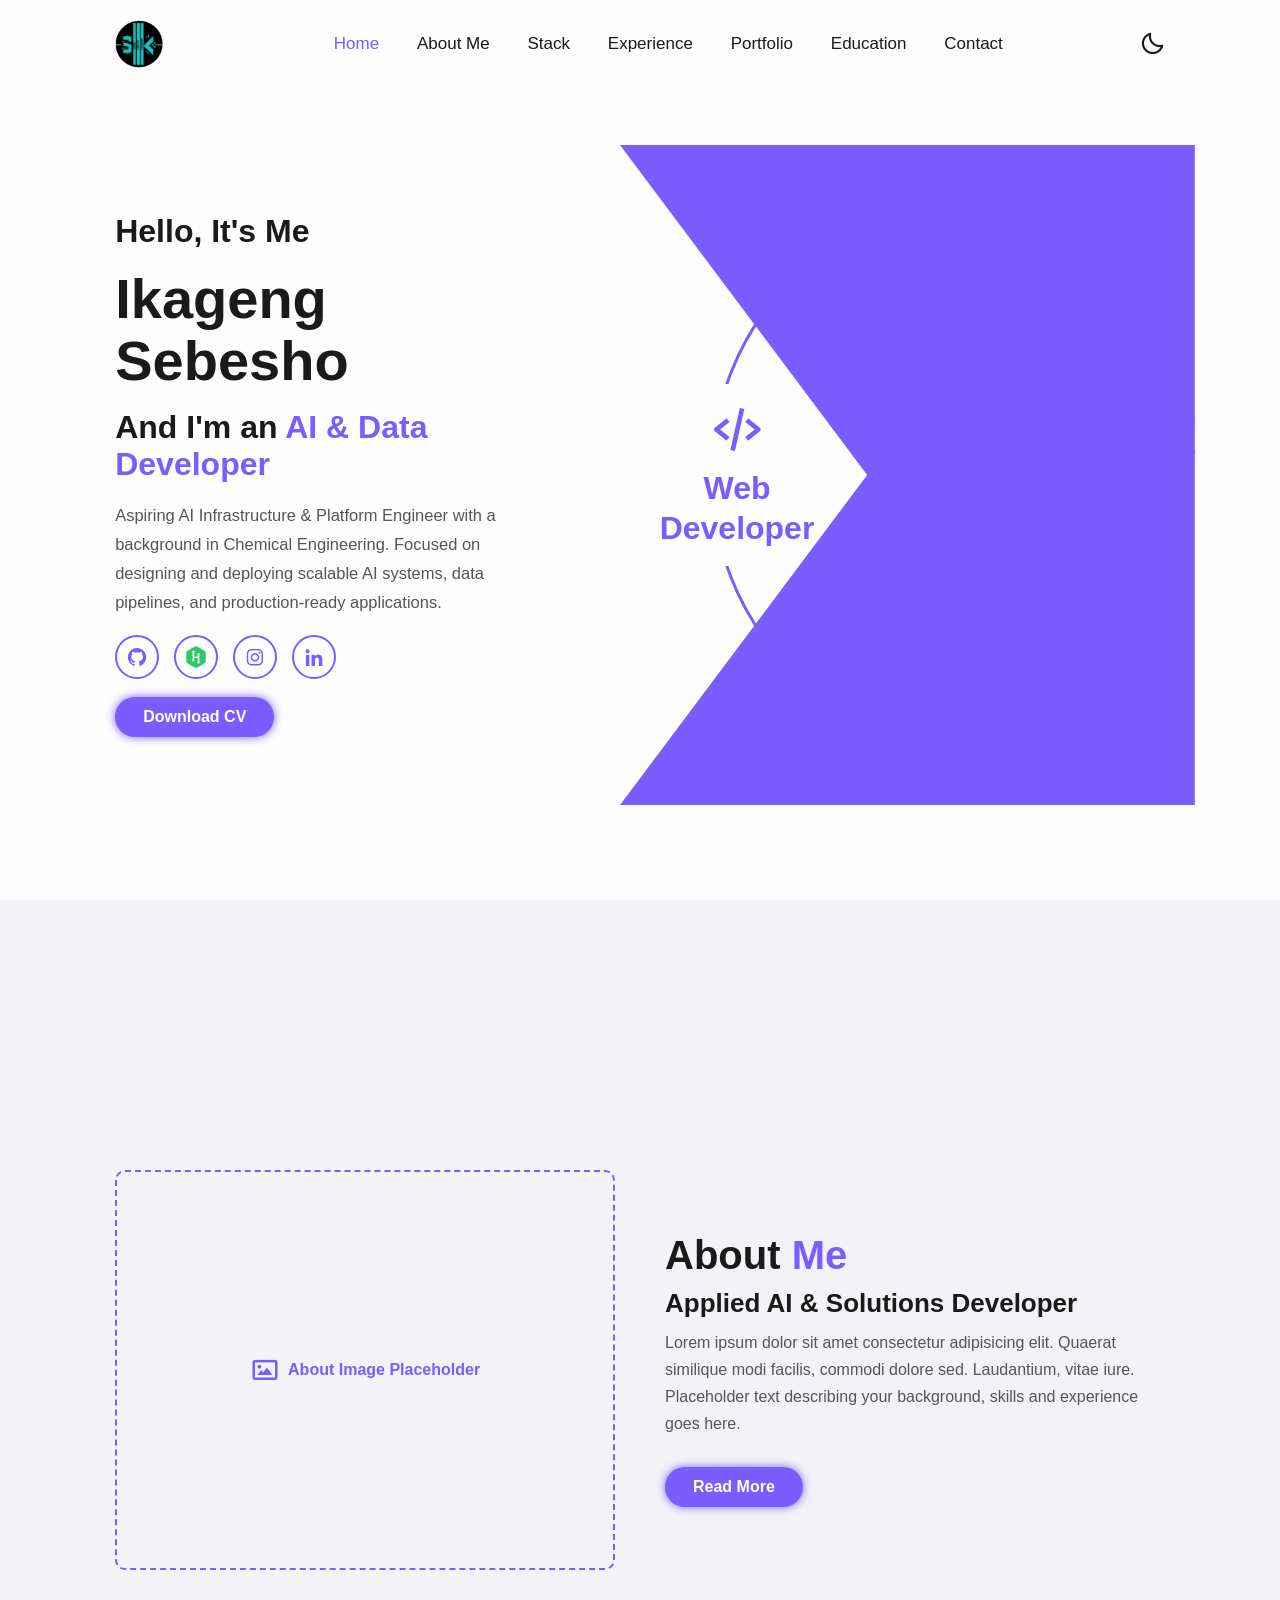
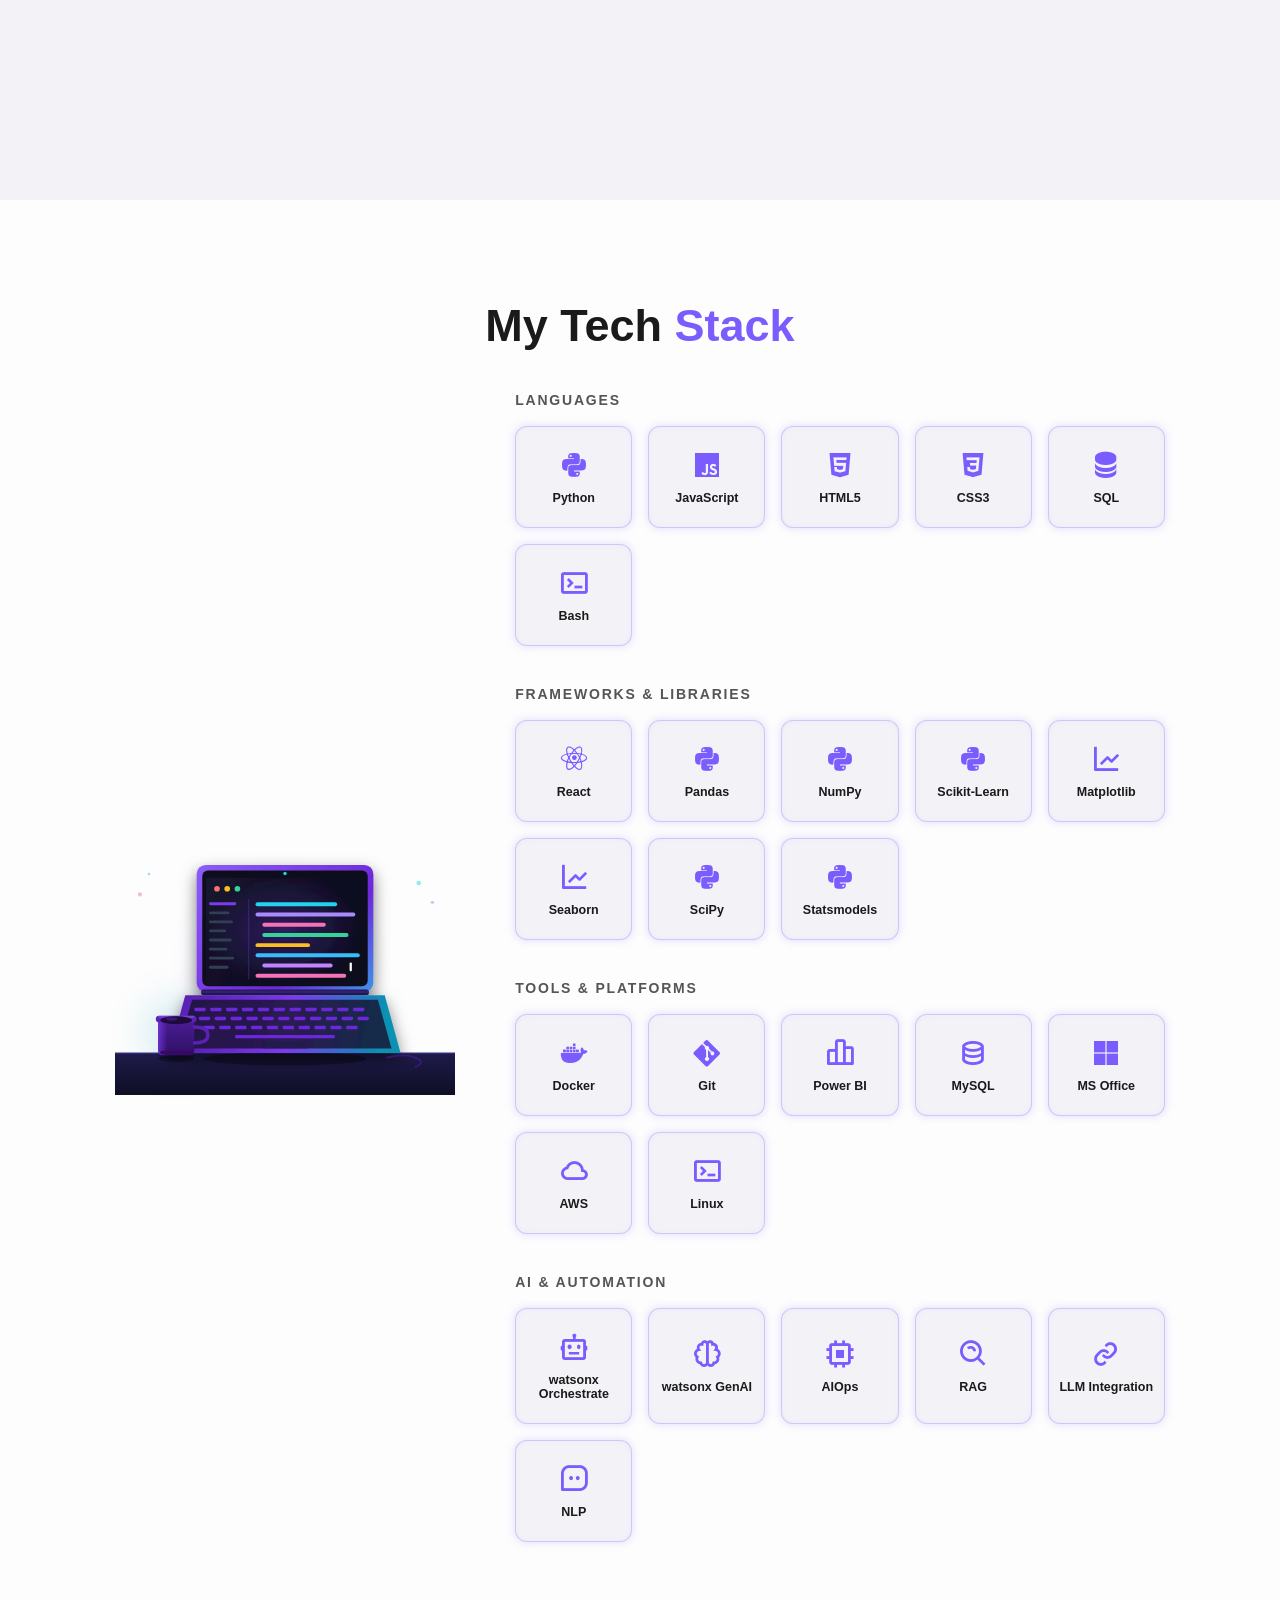
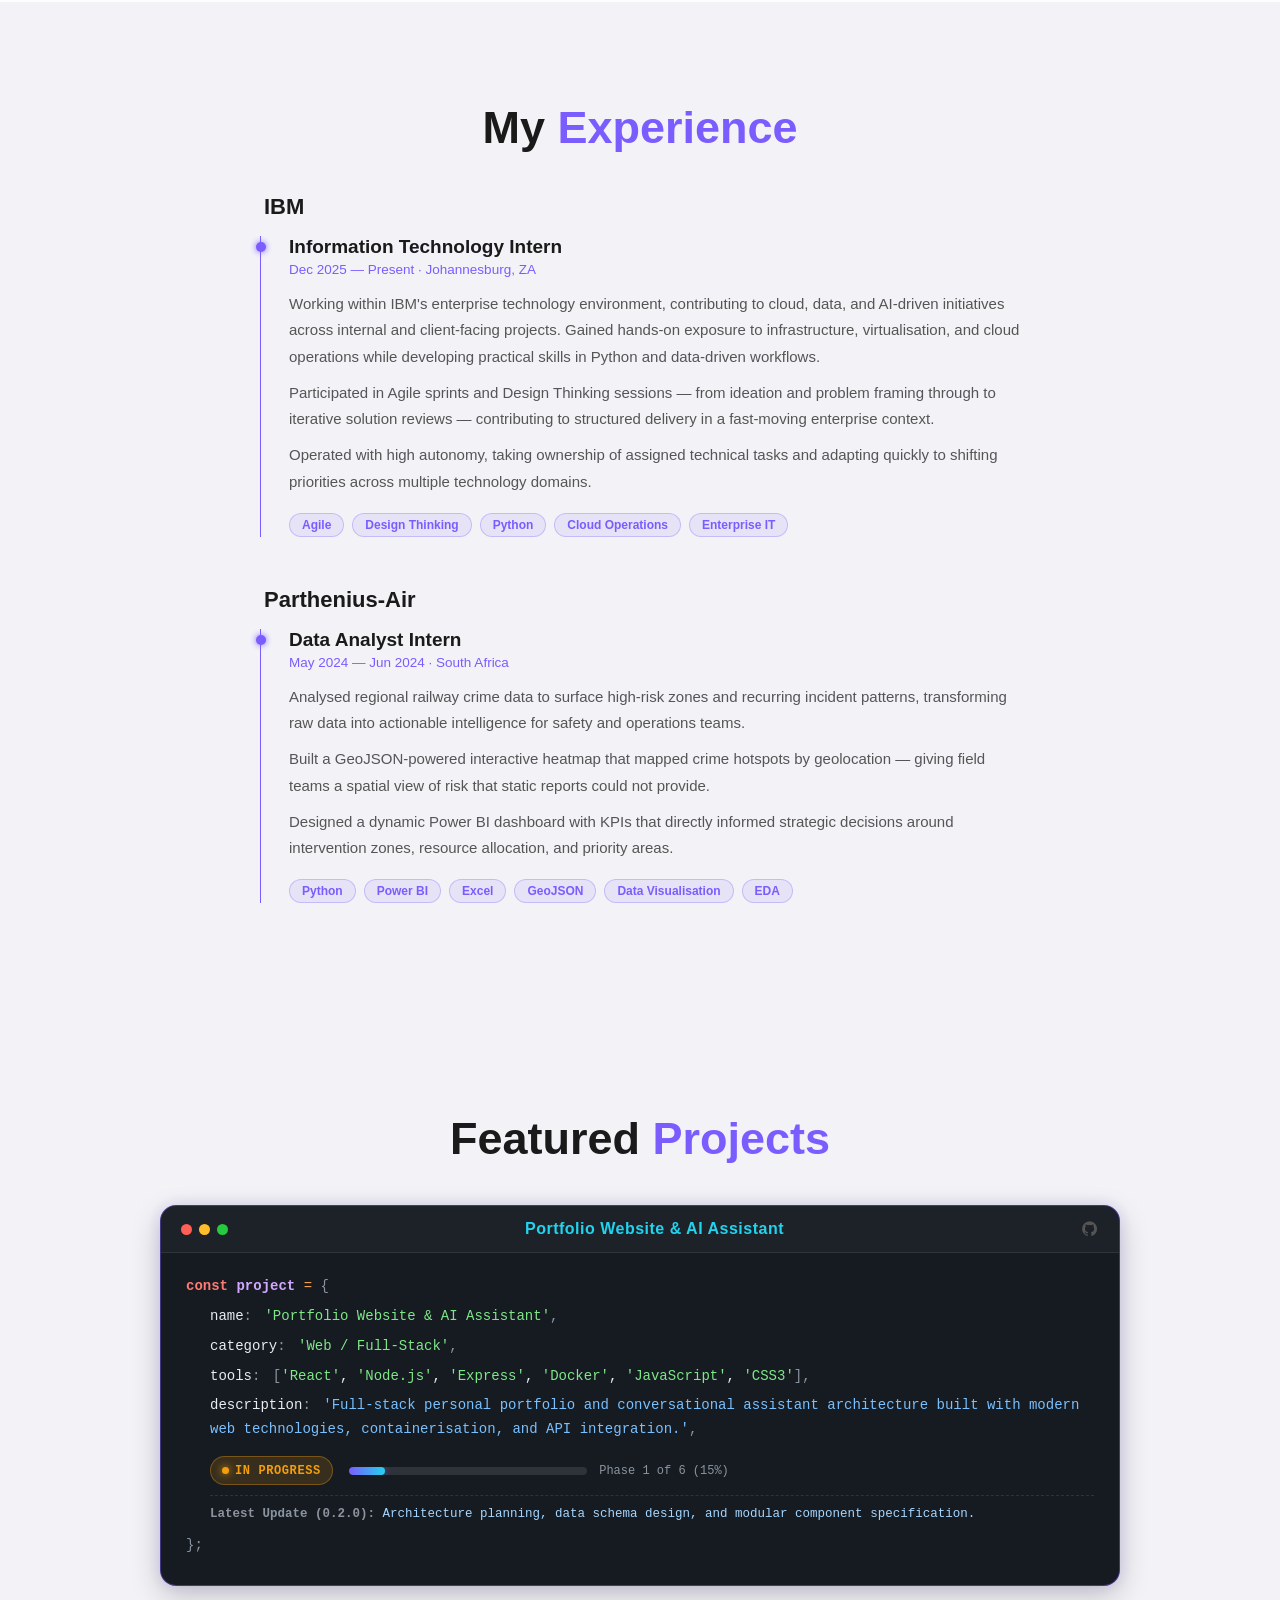
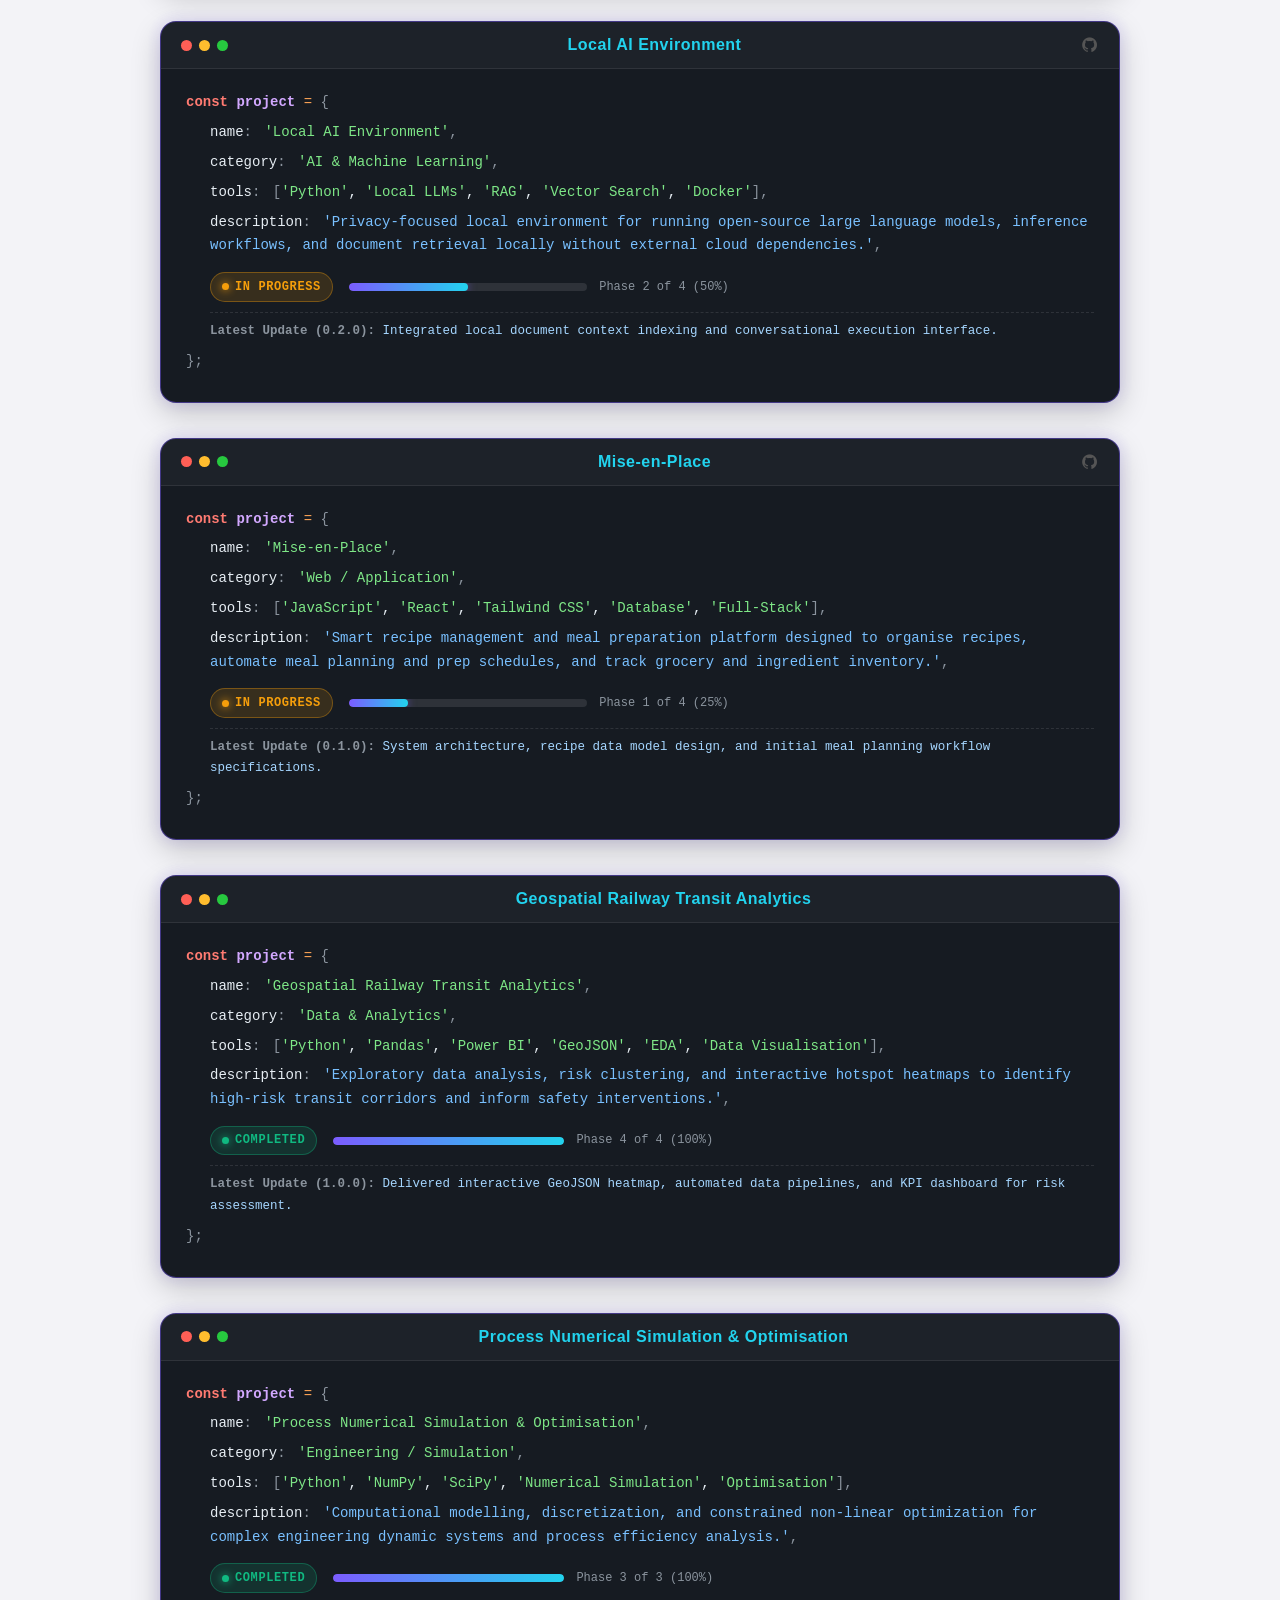
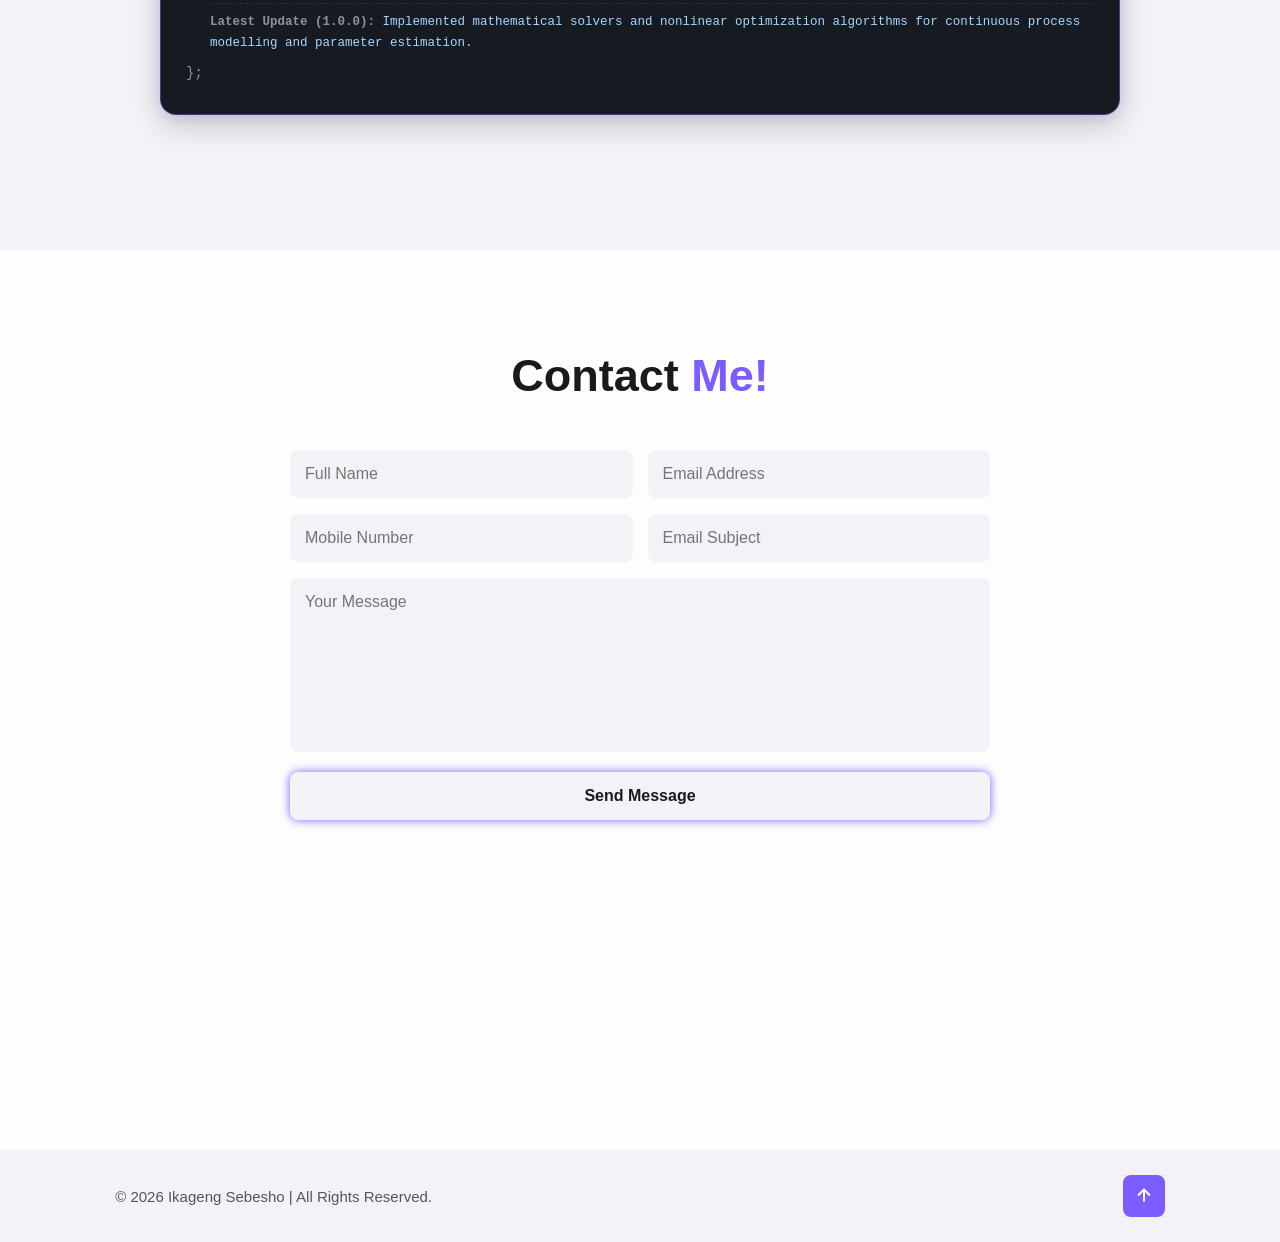
==== commit 02c22730: "feat: update hero identity, social links, typing roles, and fallback project data - Replace placehol" ====
--- a/index.html
+++ b/index.html
@@ -39,15 +39,16 @@
     <div class="home-content">
       <h3>Hello, It's Me</h3>
       <h1>Ikageng Sebesho</h1>
-      <h3>And I'm a <span class="typing-text">Web Developer</span></h3>
+      <h3>And I'm an <span class="typing-text">AI &amp; Data Developer</span></h3>
       <p>
-        Lorem ipsum dolor sit amet, consectetur adipiscing elit. Sed do eiusmod
-        tempor incididunt ut labore et dolore magna aliqua.
+        Aspiring AI Infrastructure &amp; Platform Engineer with a background in Chemical Engineering. Focused on designing and deploying scalable AI systems, data pipelines, and production-ready applications.
       </p>
 
       <div class="social-media">
-        <a href="#"><i class="bx bxl-facebook"></i></a>
-        <a href="#"><i class="bx bxl-twitter"></i></a>
+        <a href="#"><i class="bx bxl-github"></i></a>
+        <a href="#" class="hackerrank-link" aria-label="HackerRank">
+          <img src="hackerrank-logo-png_seeklogo-455716.png" alt="HackerRank" class="hackerrank-icon" />
+        </a>
         <a href="#"><i class="bx bxl-instagram"></i></a>
         <a href="#"><i class="bx bxl-linkedin"></i></a>
       </div>
@@ -60,17 +61,16 @@
       <!-- Purple diagonal background -->
       <div class="rhombus"></div>
 
-      <!-- Person photo placeholder (swap for a real <img> later) -->
+      <!-- Person photo container -->
       <div class="person">
-        <!-- <span><i class="bx bx-user"></i><br>Photo Placeholder</span> -->
-         <img src="Picture1.png" alt="Personal Image" style="height: 555px; width: 480px;" />
+        <img src="Picture1.png" alt="Ikageng Sebesho" />
       </div>
 
       <!-- Rotating profession arc -->
       <div class="profession-container">
         <div class="profession-box">
           <div class="profession" style="--i:0;">
-            <i class="bx bx-code-alt"></i><h3>Web Developer</h3>
+            <i class="bx bx-code-alt"></i><h3>Web<br>Developer</h3>
           </div>
           <div class="profession" style="--i:1;">
             <i class="bx bx-brain"></i><h3>AI Engineer</h3>
--- a/style.css
+++ b/style.css
@@ -111,87 +111,109 @@
   display: flex;
   flex-wrap: wrap;
   align-items: center;
-  justify-content: center;
+  justify-content: space-between;
   gap: var(--home-gap);
-}
-.home-content, .home-img {
-  flex: 1 1 34rem;      /* grow | shrink | ideal basis */
-  min-width: 30rem;     /* forces the wrap when space runs out */
-}
-
+  min-height: 100vh;
+  padding: 11rem 9% 6rem;
+}
 .home-content {
-  max-width: 50rem;
+  flex: 1 1 42rem;
+  max-width: 58rem;
   display: grid;
-  gap: 1.6rem;
-}
-.home-content h3 { font-size: 3rem; font-weight: 700; }
-.home-content h1 { font-size: 5.4rem; font-weight: 700; line-height: 1.1; }
+  gap: 1.8rem;
+}
+
+.home-content h3 { font-size: 3.2rem; font-weight: 700; }
+.home-content h1 { font-size: 5.6rem; font-weight: 700; line-height: 1.1; }
 .home-content h3 span { color: var(--main-color); }
-.home-content p { font-size: 1.6rem; color: var(--muted-color); line-height: 1.7; }
+.home-content p { font-size: 1.65rem; color: var(--muted-color); line-height: 1.75; }
 
 .social-media {
-  display: grid;
-  grid-template-columns: repeat(4, max-content);
-  gap: 1.4rem;
+  display: flex;
+  align-items: center;
+  gap: 1.5rem;
 }
 .social-media a {
   display: inline-flex;
   align-items: center;
   justify-content: center;
-  width: 4.2rem;
-  height: 4.2rem;
+  width: 4.4rem;
+  height: 4.4rem;
   border: .2rem solid var(--main-color);
   border-radius: 50%;
-  font-size: 2rem;
+  font-size: 2.2rem;
   color: var(--main-color);
   transition: .3s ease;
 }
 .social-media a:hover {
   background: var(--main-color);
   color: #fff;
-  box-shadow: 0 0 1rem var(--main-color);
-}
-
-/* =========================================================
-   RIGHT SIDE  (layered square)
-   z1 = arc  |  z2 = square (left triangle transparent)  |  z3 = photo
-========================================================= */
+  box-shadow: 0 0 1.2rem var(--main-color);
+}
+
+.social-media .hackerrank-link {
+  padding: .8rem;
+}
+.social-media .hackerrank-icon {
+  width: 100%;
+  height: 100%;
+  object-fit: contain;
+  display: block;
+}
+
+/* =========================================================
+   RIGHT SIDE (Scaled Rhombus, Photo & Rotating Wheel)
+   Layer hierarchy:
+   z1 = Rotating wheel (arc + professions)
+   z2 = Rhombus (covers 3 inactive professions, transparent on left)
+   z3 = Person photo
+ ========================================================= */
 .home-img {
+  flex: 1 1 56rem;
   position: relative;
-  right: -4rem;  /* shift the whole square to the right, so the left triangle is off-screen */
-  height: 48rem;
-  max-width: 52rem;
-}
-
-/* ---- Layer 2: the square, 3 purple triangles + transparent left triangle ----
-   The polygon traces the whole square but notches out the LEFT triangle
-   (top-left corner -> centre -> bottom-left corner), leaving it see-through. */
-.home-img .rhombus {
+  right: -3rem;
+  height: 66rem;
+  max-width: 82rem;
+  width: 100%;
+  display: flex;
+  align-items: center;
+  justify-content: flex-end;
+  overflow: hidden;               /* clip wheel/rhombus so they never bleed into the left side */
+}
+
+/* ---- Layer 1: Rotating profession wheel & Arc ---- */
+.profession-container {
   position: absolute;
-  inset: 0;
-  height: 105%;
-  background: var(--main-color);
-  clip-path: polygon(0 0, 100% 0, 100% 100%, 0 100%, 50% 50%, 0 0);
-  transform: translateY(-2%);
-  z-index: 2;
-}
-
-/* ---- Layer 1: rotating profession arc (sits behind the square) ---- */
-.profession-container {
+  top: 50%;
+  left: 9rem;
+  transform: translateY(-50%);
+  width: 56rem;
+  height: 56rem;
+  z-index: 1;               /* sits behind rhombus */
+  pointer-events: none;
+}
+
+/* Static semicircle line (left half of the orbit) */
+.arc {
   position: absolute;
   top: 50%;
   left: 0;
   transform: translateY(-50%);
-  width: 38rem;
-  height: 38rem;
-  z-index: 1;
-}
+  width: 56rem;
+  height: 56rem;
+  border: .35rem solid var(--main-color);
+  border-radius: 50%;
+  clip-path: inset(0 50% 0 0);      /* show left half only */
+  z-index: 1;                      /* below the professions */
+}
+
 .profession-box {
   position: absolute;
   inset: 0;
   animation: professionRotate 13s ease-out infinite;
-  z-index: 2;
-}
+  z-index: 2;                      /* sits on top of the arc */
+}
+
 @keyframes professionRotate {
   0%,   20%  { transform: rotate(0deg);    }
   25%,  45%  { transform: rotate(-90deg);  }
@@ -202,66 +224,72 @@
 
 .profession {
   position: absolute;
-  left: -6rem;
+  left: -11.3rem;
   top: 50%;
-  padding-bottom: 5rem;
-  padding-top: 6rem;
-
-  /* identical box for every profession (keeps the orbit consistent) */
-  width: 16rem;
-  height: 9rem;
+  width: 28rem;
+  min-height: 17rem;
+  padding: 1.8rem 2rem;
   display: flex;
   flex-direction: column;
   align-items: center;
   justify-content: center;
   text-align: center;
-
-  gap: .2rem;
+  gap: 1rem;
   color: var(--main-color);
+  background: var(--bg-color);     /* solid bg hides the arc passing behind */
+  border-radius: 1.8rem;
+  white-space: normal;             /* allows text to wrap cleanly */
+  word-wrap: break-word;
+  z-index: 2;
+  transform: translateY(-50%) rotate(calc(90deg * var(--i)));
+  transform-origin: 39.3rem center; /* 28rem radius (56rem/2) + 11.3rem offset -> bisects arc */
+}
+
+.profession i {
+  font-size: 5.6rem;
+  display: block;
+}
+
+.profession h3 {
+  font-size: 3.2rem;
+  font-weight: 700;
+  line-height: 1.25;
   white-space: normal;
-
-  /* ❌ REMOVE these two lines to match the picture: */
-  background: var(--bg-color);
-  z-index: 2;  /* sits above the arc*/
-  /* border: .2rem solid var(--main-color); */
-
-  transform: translateY(-50%) rotate(calc(90deg * var(--i)));
-  transform-origin: 25rem center;   /* 19rem radius + 6rem shift */
-}
-
-.profession i { font-size: 3.5rem; }
-.profession h3 { font-size: 2.8rem; font-weight: 700; }
-
-/* Static semicircle line (left half of the disc) */
-.arc {
+}
+
+/* ---- Layer 2: Rhombus (opaque purple on top/right/bottom, transparent left) ---- */
+.home-img .rhombus {
   position: absolute;
-  top: 50%;
-  left: 0;
-  transform: translateY(-50%);
-  width: 38rem;
-  height: 38rem;
-  border: .3rem solid var(--main-color);
-  border-radius: 50%;
-  clip-path: inset(0 50% 0 0);      /* show left half only */
-  z-index: 1;   /* below the professions */
-}
-
-/* ---- Layer 3: photo placeholder, on top of everything ---- */
+  inset: 0;
+  width: 100%;
+  height: 100%;
+  background: var(--main-color);
+  clip-path: polygon(0 0, 100% 0, 100% 100%, 0 100%, 43% 50%, 0 0);
+  z-index: 2;                      /* covers the other 3 rotating professions */
+  pointer-events: none;
+}
+
+/* ---- Layer 3: Person photo on top of rhombus ---- */
 .home-img .person {
   position: absolute;
-  /* display: flex; */
-  /* align-items: center;
-  justify-content: center; */
-  top: -12.5%;
-  left: 17%;
-  width: 0px;
-  height: 0px;
-  min-height: 0rem;                    /* override generic placeholder */
-  z-index: 3;
-  border-radius: 1.2rem 1.2rem 0 0;
-}
-.home-img .person span { line-height: 1.5; }
-.home-img .person i { font-size: 4rem; margin: 0; }
+  bottom: 0;
+  right: 10rem;
+  width: 110%;
+  height: 107%;
+  z-index: 3;                      /* sits on top of everything */
+  display: flex;
+  align-items: flex-end;
+  justify-content: flex-end;
+  pointer-events: auto;
+}
+
+.home-img .person img {
+  width: 100%;
+  height: 100%;
+  object-fit: contain;
+  object-position: bottom right;
+  display: block;
+}
 
 /* =========================================================
    IMAGE PLACEHOLDER (generic, used in About / Portfolio / photo)
@@ -997,15 +1025,29 @@
    RESPONSIVE
 ========================================================= */
 @media (max-width: 1200px) {
-  /* disc shrinks 38rem -> 34rem, so radius = 17rem */
-  .profession-container, .arc { width: 34rem; height: 34rem; }
+  /* disc shrinks -> 44rem, radius = 22rem */
+  .profession-container, .arc { width: 44rem; height: 44rem; }
   .profession {
-    width: 14rem;
-    height: 8.5rem;
-    transform-origin: 21rem center;   /* 17rem radius + 4rem shift */
+    width: 22rem;
+    min-height: 13.5rem;
+    left: -9rem;
+    transform-origin: 31rem center;   /* 22rem radius + 9rem shift */
   }
-  .profession i  { font-size: 3.4rem; }
-  .profession h3 { font-size: 2.4rem; }
+  .profession i  { font-size: 4.5rem; }
+  .profession h3 { font-size: 2.6rem; }
+}
+
+@media (max-width: 1000px) {
+  /* disc shrinks -> 36rem, radius = 18rem */
+  .profession-container, .arc { width: 36rem; height: 36rem; }
+  .profession {
+    width: 18rem;
+    min-height: 11rem;
+    left: -7.2rem;
+    transform-origin: 25.2rem center;   /* 18rem radius + 7.2rem shift */
+  }
+  .profession i  { font-size: 3.6rem; }
+  .profession h3 { font-size: 2.2rem; }
 }
 
 @media (max-width: 992px) {
@@ -1042,12 +1084,13 @@
   /* disc shrinks 34rem -> 30rem, so radius = 15rem */
   .profession-container, .arc { width: 30rem; height: 30rem; }
   .profession {
-    width: 12rem;
-    height: 8rem;
-    transform-origin: 19rem center;   /* 15rem radius + 4rem shift */
+    width: 16rem;
+    min-height: 10rem;
+    left: -6.5rem;
+    transform-origin: 21.5rem center;   /* 15rem radius + 6.5rem shift */
   }
-  .profession i  { font-size: 3rem; }
-  .profession h3 { font-size: 2.1rem; }
+  .profession i  { font-size: 4rem; }
+  .profession h3 { font-size: 2.8rem; }
 
   .contact .input-box { grid-template-columns: 1fr; }
 }
